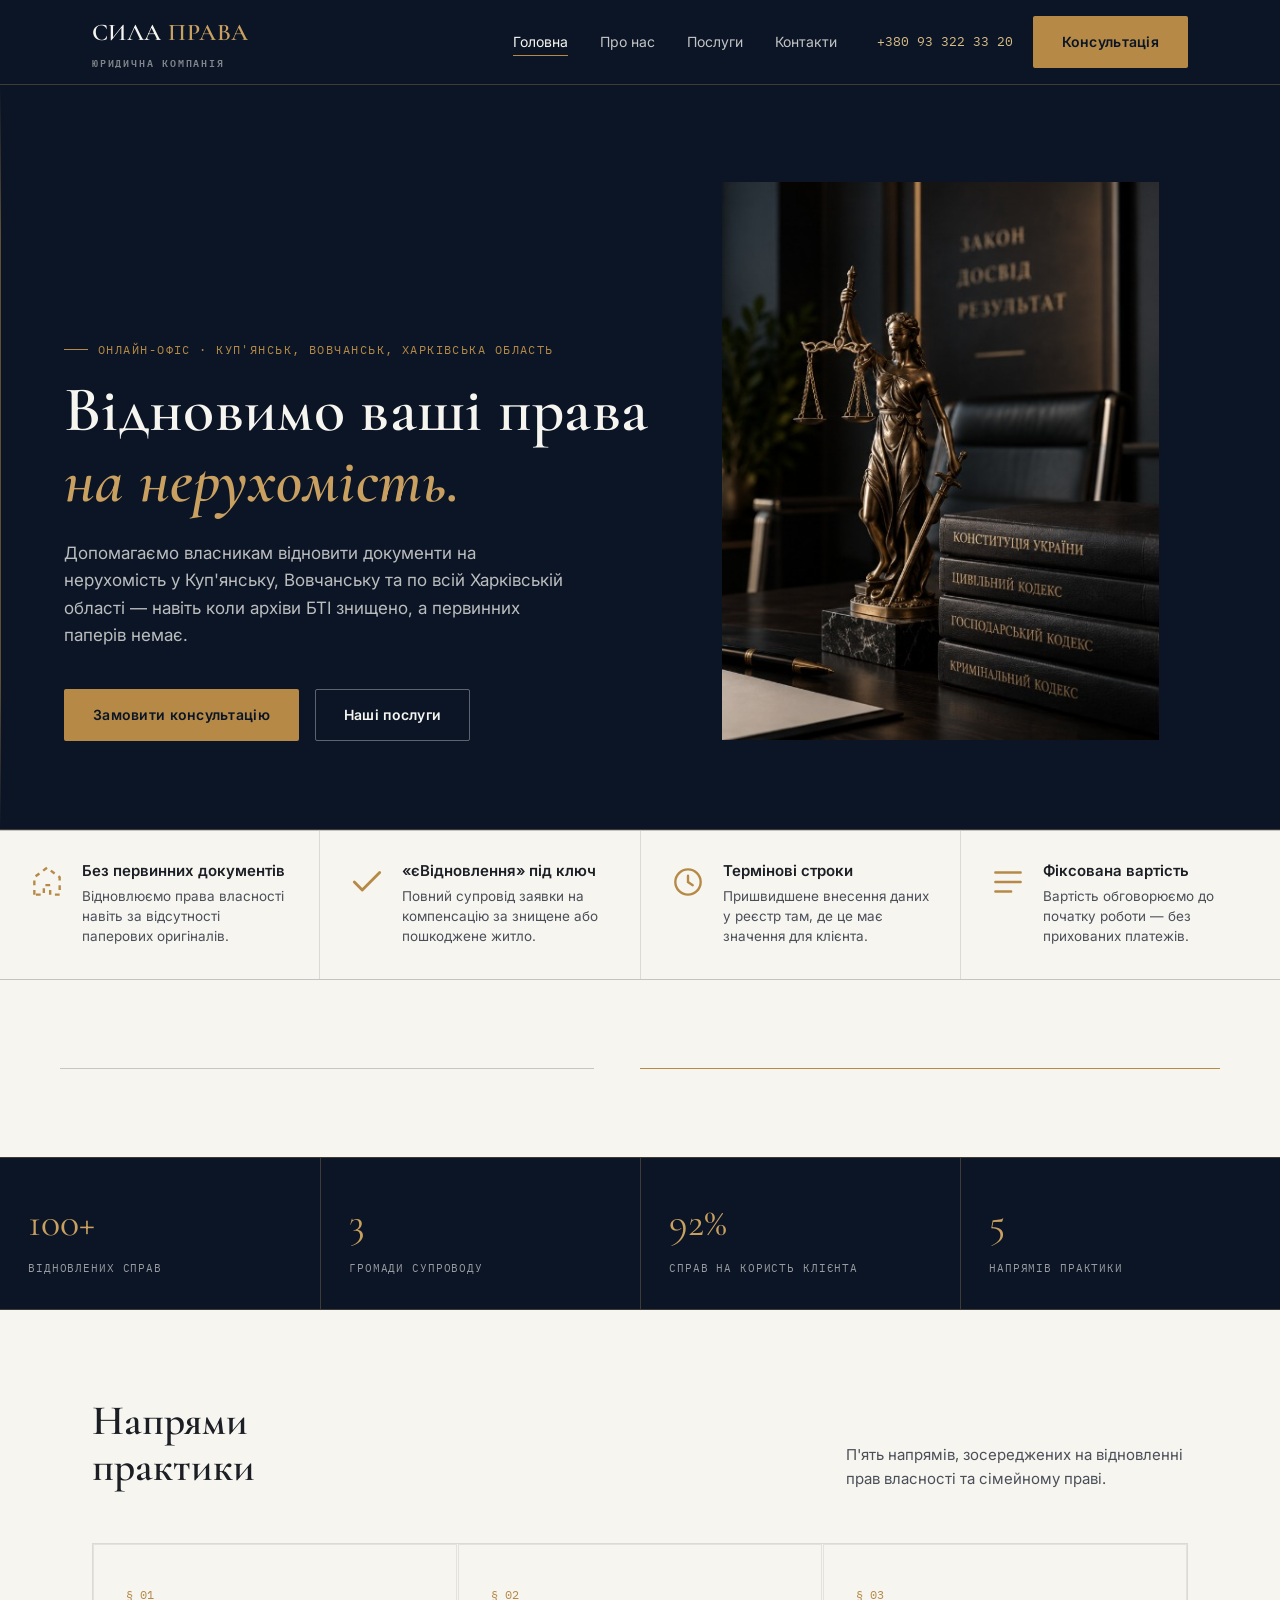
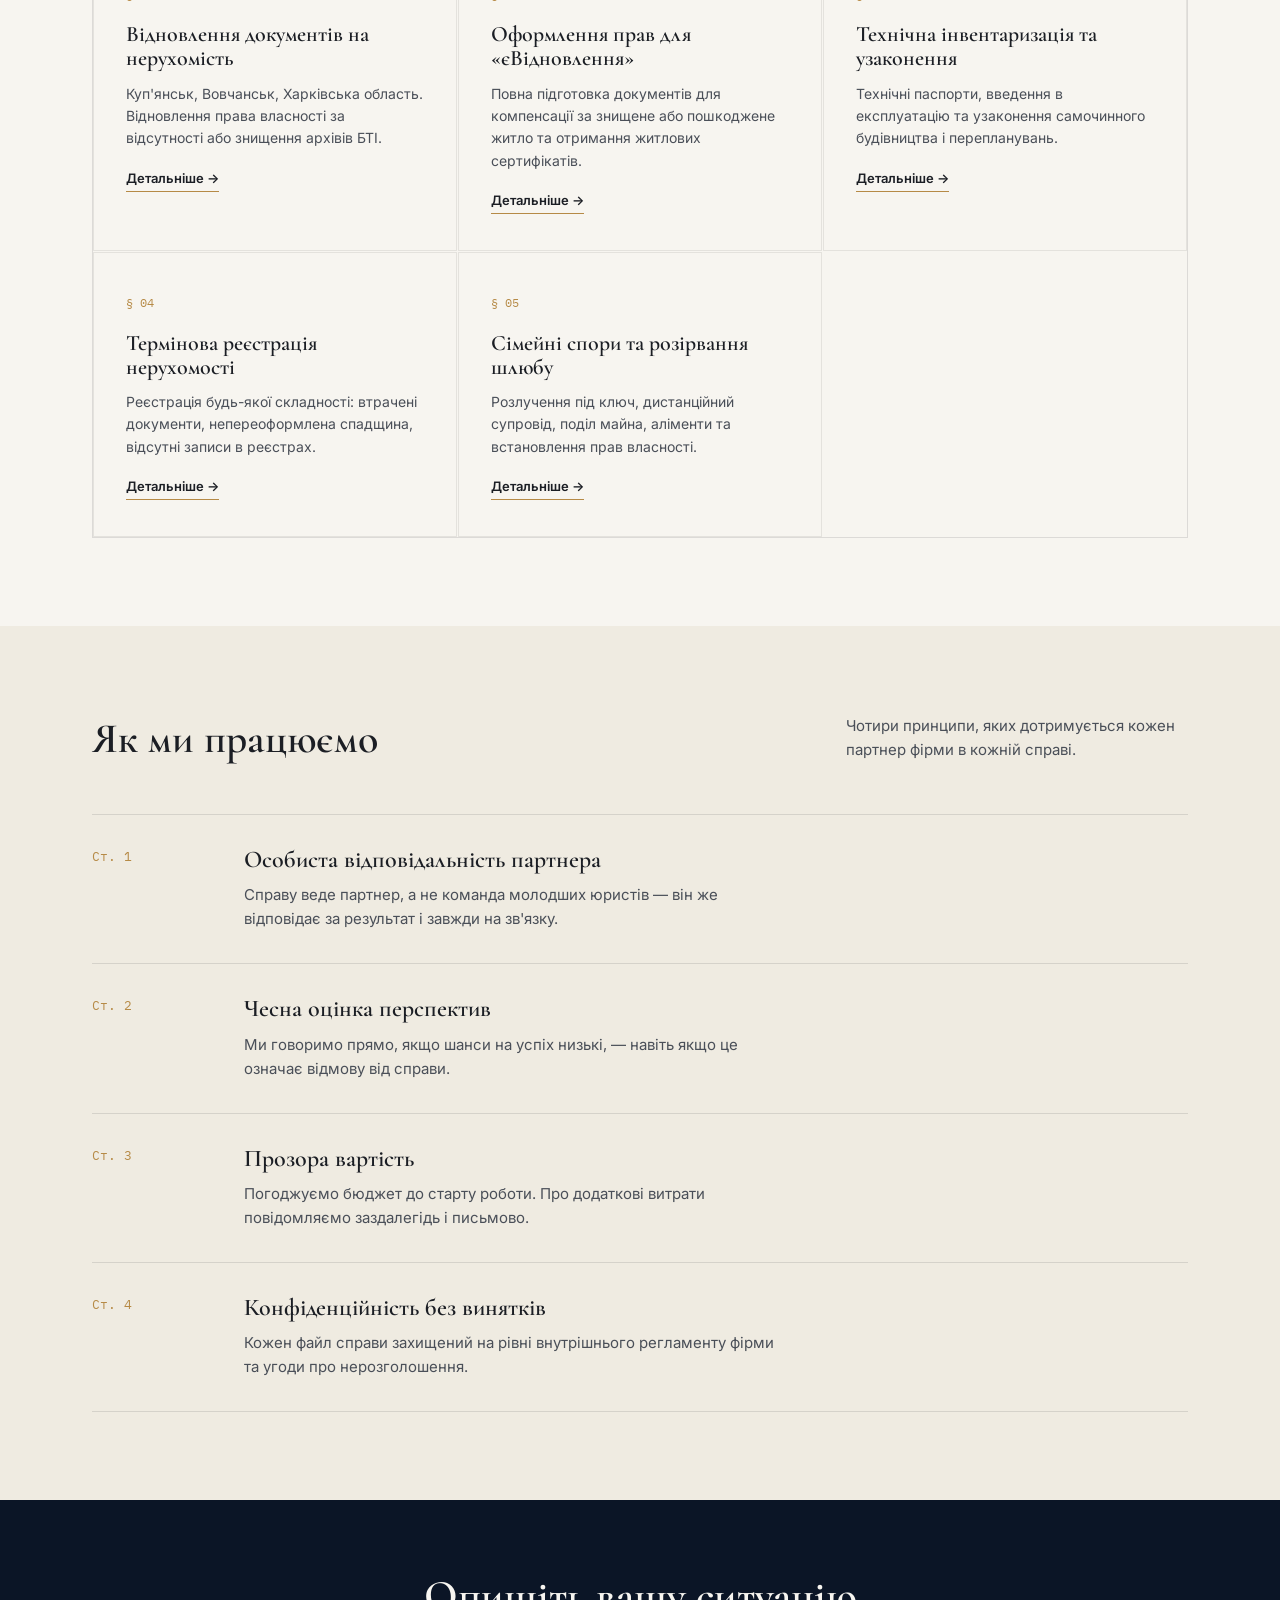
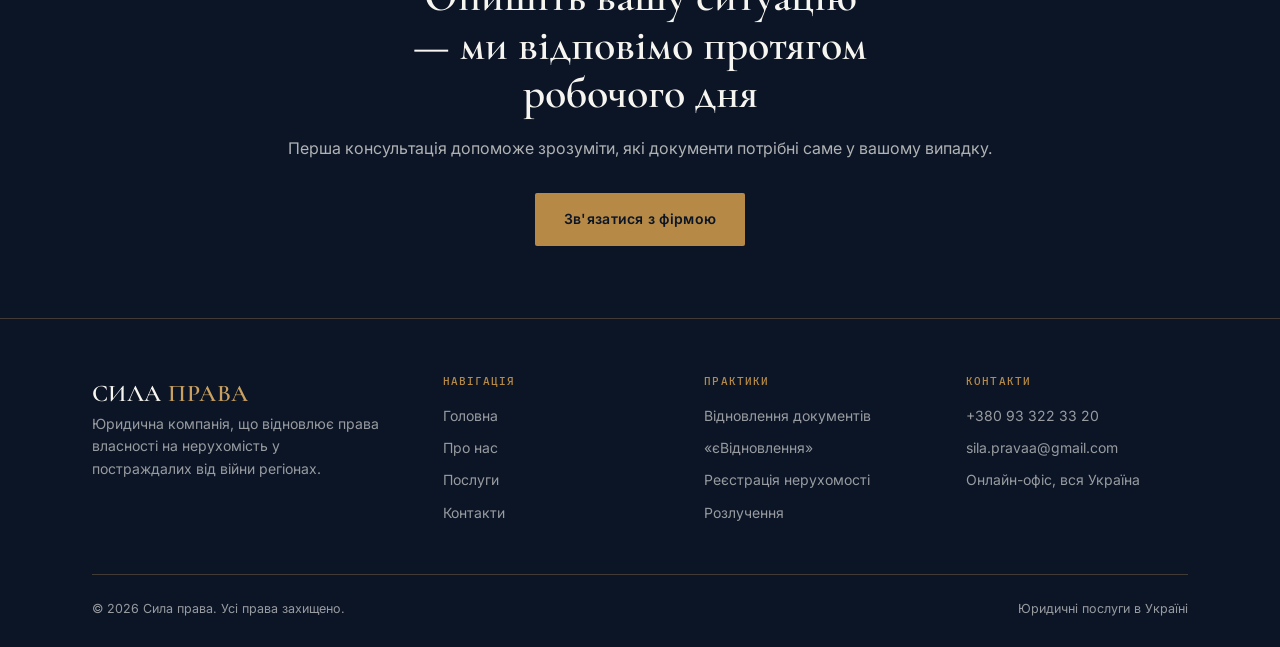
==== index.html @ f218b0a8 "Update index.html" ====
<!DOCTYPE html>
<html lang="uk">
<head>
<meta charset="UTF-8">
<meta name="viewport" content="width=device-width, initial-scale=1.0">
<title>Сила права — Юридична компанія</title>
<meta name="description" content="Сила права: відновлення документів на нерухомість, оформлення прав власності для «єВідновлення», технічна інвентаризація, реєстрація нерухомості та сімейні спори.">
<link rel="stylesheet" href="css/style.css">
<link rel="icon" type="image/x-icon" href="favicon.ico">
<link rel="icon" type="image/png" sizes="32x32" href="favicon-32.png">
<link rel="icon" type="image/png" sizes="192x192" href="favicon-192.png">
<link rel="apple-touch-icon" href="apple-touch-icon.png">
<style>
  .practice-grid {
    background: transparent !important;
  }
  .practice-card {
    border: 1px solid rgba(0, 0, 0, 0.08);
  }
</style>
</head>
<body>

<header class="site-header">
  <div class="container">
    <a href="index.html" class="logo">СИЛА <span>ПРАВА</span><small>Юридична компанія</small></a>
    <nav class="nav">
      <ul class="nav-links">
        <li><a href="index.html" aria-current="page">Головна</a></li>
        <li><a href="about.html">Про нас</a></li>
        <li><a href="services.html">Послуги</a></li>
        <li><a href="contacts.html">Контакти</a></li>
      </ul>
      <div class="nav-cta">
        <span class="tel">+380 93 322 33 20</span>
        <a href="contacts.html" class="btn btn-primary">Консультація</a>
      </div>
      <button class="nav-toggle" aria-label="Меню" aria-expanded="false">☰</button>
    </nav>
  </div>
</header>

<section class="hero">
  <div class="container">
    <div class="hero-grid">
      <div>
        <p class="eyebrow">Онлайн-офіс · Куп'янськ, Вовчанськ, Харківська область</p>
        <h1>Відновимо ваші права<br><em>на нерухомість.</em></h1>
        <p class="hero-lede">Допомагаємо власникам відновити документи на нерухомість у Куп'янську, Вовчанську та по всій Харківській області — навіть коли архіви БТІ знищено, а первинних паперів немає.</p>
        <div class="hero-actions">
          <a href="contacts.html" class="btn btn-primary">Замовити консультацію</a>
          <a href="services.html" class="btn btn-ghost">Наші послуги</a>
        </div>
      </div>
      <div class="hero-aside" style="border-left:none; padding-left:0;">
        <div class="photo-frame" style="aspect-ratio:461/589;">
          <img src="images/hero-justice.jpg" alt="Феміда, терези правосуддя та кодекси законів України на столі юриста">
        </div>
      </div>
    </div>
  </div>
</section>

<div class="feature-row">
  <div class="feature-item">
    <span class="ico"><svg viewBox="0 0 24 24" fill="none" xmlns="http://www.w3.org/2000/svg"><path d="M4 20V9L12 3L20 9V20H14V14H10V20H4Z" stroke="currentColor" stroke-width="1.5" stroke-linejoin="round" stroke-dasharray="3 3"/></svg></span>
    <div>
      <h4>Без первинних документів</h4>
      <p>Відновлюємо права власності навіть за відсутності паперових оригіналів.</p>
    </div>
  </div>
  <div class="feature-item">
    <span class="ico"><svg viewBox="0 0 24 24" fill="none" xmlns="http://www.w3.org/2000/svg"><path d="M4 12L9 17L20 6" stroke="currentColor" stroke-width="1.8" stroke-linecap="round" stroke-linejoin="round"/></svg></span>
    <div>
      <h4>«єВідновлення» під ключ</h4>
      <p>Повний супровід заявки на компенсацію за знищене або пошкоджене житло.</p>
    </div>
  </div>
  <div class="feature-item">
    <span class="ico"><svg viewBox="0 0 24 24" fill="none" xmlns="http://www.w3.org/2000/svg"><circle cx="12" cy="12" r="8" stroke="currentColor" stroke-width="1.5"/><path d="M12 8V12L15 14" stroke="currentColor" stroke-width="1.5" stroke-linecap="round"/></svg></span>
    <div>
      <h4>Термінові строки</h4>
      <p>Пришвидшене внесення даних у реєстр там, де це має значення для клієнта.</p>
    </div>
  </div>
  <div class="feature-item">
    <span class="ico"><svg viewBox="0 0 24 24" fill="none" xmlns="http://www.w3.org/2000/svg"><path d="M4 6H20M4 12H20M4 18H14" stroke="currentColor" stroke-width="1.5" stroke-linecap="round"/></svg></span>
    <div>
      <h4>Фіксована вартість</h4>
      <p>Вартість обговорюємо до початку роботи — без прихованих платежів.</p>
    </div>
  </div>
</div>

<section class="section-light">
  <div class="mend-rule on-light" style="max-width:1160px; margin:0 auto;"></div>
</section>

<div class="stats-bar section-dark">
  <div class="stat"><div class="n">100+</div><div class="l">відновлених справ</div></div>
  <div class="stat"><div class="n">3</div><div class="l">громади супроводу</div></div>
  <div class="stat"><div class="n">92%</div><div class="l">справ на користь клієнта</div></div>
  <div class="stat"><div class="n">5</div><div class="l">напрямів практики</div></div>
</div>

<section class="section-light">
  <div class="container">
    <div class="section-head">
      <h2>Напрями практики</h2>
      <p class="desc">П'ять напрямів, зосереджених на відновленні прав власності та сімейному праві.</p>
    </div>
    <div class="practice-grid">
      <div class="practice-card">
        <span class="num">§ 01</span>
        <h3>Відновлення документів на нерухомість</h3>
        <p>Куп'янськ, Вовчанськ, Харківська область. Відновлення права власності за відсутності або знищення архівів БТІ.</p>
        <a href="services.html" class="more">Детальніше →</a>
      </div>
      <div class="practice-card">
        <span class="num">§ 02</span>
        <h3>Оформлення прав для «єВідновлення»</h3>
        <p>Повна підготовка документів для компенсації за знищене або пошкоджене житло та отримання житлових сертифікатів.</p>
        <a href="services.html" class="more">Детальніше →</a>
      </div>
      <div class="practice-card">
        <span class="num">§ 03</span>
        <h3>Технічна інвентаризація та узаконення</h3>
        <p>Технічні паспорти, введення в експлуатацію та узаконення самочинного будівництва і перепланувань.</p>
        <a href="services.html" class="more">Детальніше →</a>
      </div>
      <div class="practice-card">
        <span class="num">§ 04</span>
        <h3>Термінова реєстрація нерухомості</h3>
        <p>Реєстрація будь-якої складності: втрачені документи, непереоформлена спадщина, відсутні записи в реєстрах.</p>
        <a href="services.html" class="more">Детальніше →</a>
      </div>
      <div class="practice-card">
        <span class="num">§ 05</span>
        <h3>Сімейні спори та розірвання шлюбу</h3>
        <p>Розлучення під ключ, дистанційний супровід, поділ майна, аліменти та встановлення прав власності.</p>
        <a href="services.html" class="more">Детальніше →</a>
      </div>
    </div>
  </div>
</section>

<section class="section-alt">
  <div class="container">
    <div class="section-head">
      <h2>Як ми працюємо</h2>
      <p class="desc">Чотири принципи, яких дотримується кожен партнер фірми в кожній справі.</p>
    </div>
    <div class="approach-list">
      <div class="approach-item">
        <span class="article">Ст. 1</span>
        <div>
          <h3>Особиста відповідальність партнера</h3>
          <p>Справу веде партнер, а не команда молодших юристів — він же відповідає за результат і завжди на зв'язку.</p>
        </div>
      </div>
      <div class="approach-item">
        <span class="article">Ст. 2</span>
        <div>
          <h3>Чесна оцінка перспектив</h3>
          <p>Ми говоримо прямо, якщо шанси на успіх низькі, — навіть якщо це означає відмову від справи.</p>
        </div>
      </div>
      <div class="approach-item">
        <span class="article">Ст. 3</span>
        <div>
          <h3>Прозора вартість</h3>
          <p>Погоджуємо бюджет до старту роботи. Про додаткові витрати повідомляємо заздалегідь і письмово.</p>
        </div>
      </div>
      <div class="approach-item">
        <span class="article">Ст. 4</span>
        <div>
          <h3>Конфіденційність без винятків</h3>
          <p>Кожен файл справи захищений на рівні внутрішнього регламенту фірми та угоди про нерозголошення.</p>
        </div>
      </div>
    </div>
  </div>
</section>

<div class="cta-banner">
  <div class="container">
    <h2>Опишіть вашу ситуацію — ми відповімо протягом робочого дня</h2>
    <p>Перша консультація допоможе зрозуміти, які документи потрібні саме у вашому випадку.</p>
    <a href="contacts.html" class="btn btn-primary">Зв'язатися з фірмою</a>
  </div>
</div>

<footer class="site-footer">
  <div class="container">
    <div class="footer-grid">
      <div>
        <a href="index.html" class="logo">СИЛА <span>ПРАВА</span></a>
        <p>Юридична компанія, що відновлює права власності на нерухомість у постраждалих від війни регіонах.</p>
      </div>
      <div>
        <h4>Навігація</h4>
        <ul>
          <li><a href="index.html">Головна</a></li>
          <li><a href="about.html">Про нас</a></li>
          <li><a href="services.html">Послуги</a></li>
          <li><a href="contacts.html">Контакти</a></li>
        </ul>
      </div>
      <div>
        <h4>Практики</h4>
        <ul>
          <li><a href="services.html">Відновлення документів</a></li>
          <li><a href="services.html">«єВідновлення»</a></li>
          <li><a href="services.html">Реєстрація нерухомості</a></li>
          <li><a href="rozluchennya.html">Розлучення</a></li>
        </ul>
      </div>
      <div>
        <h4>Контакти</h4>
        <ul>
          <li><a href="tel:+380933223320">+380 93 322 33 20</a></li>
          <li><a href="mailto:sila.pravaa@gmail.com">sila.pravaa@gmail.com</a></li>
          <li>Онлайн-офіс, вся Україна</li>
        </ul>
      </div>
    </div>
    <div class="footer-bottom">
      <span>© 2026 Сила права. Усі права захищено.</span>
      <span>Юридичні послуги в Україні</span>
    </div>
  </div>
</footer>

<script src="js/script.js"></script>
</body>
</html>
---- css/style.css ----
/* =========================================================
   СТАТУТ — юридична фірма
   Токени: navy / gold, Cormorant Garamond + Inter + IBM Plex Mono
   ========================================================= */

@import url('https://fonts.googleapis.com/css2?family=Cormorant+Garamond:ital,wght@0,500;0,600;1,500&family=Inter:wght@400;500;600&family=IBM+Plex+Mono:wght@400;500&display=swap');

:root{
  --navy-950:#0B1526;
  --navy-900:#101E33;
  --navy-800:#16283F;
  --navy-700:#1E3350;

  --gold-500:#B68A46;
  --gold-400:#C9A05F;
  --gold-300:#D9BC85;

  --cream-50:#F7F5F0;
  --cream-100:#EFEBE1;
  --ink-900:#1B1E24;
  --ink-600:#4A4F58;

  --line-dark: rgba(201,160,95,0.28);
  --line-light: rgba(27,30,36,0.12);

  --font-display:'Cormorant Garamond', Georgia, serif;
  --font-body:'Inter', -apple-system, sans-serif;
  --font-mono:'IBM Plex Mono', monospace;

  --container: 1160px;
  --radius: 2px;
}

*,*::before,*::after{ box-sizing:border-box; }
html{ scroll-behavior:smooth; }
body{
  margin:0;
  font-family:var(--font-body);
  color:var(--ink-900);
  background:var(--cream-50);
  line-height:1.6;
  -webkit-font-smoothing:antialiased;
}
img{ max-width:100%; display:block; }
a{ color:inherit; text-decoration:none; }
h1,h2,h3,h4{ font-family:var(--font-display); font-weight:600; margin:0; line-height:1.1; }
p{ margin:0; }
ul{ margin:0; padding:0; list-style:none; }
.container{ max-width:var(--container); margin:0 auto; padding:0 32px; }

:focus-visible{ outline:2px solid var(--gold-500); outline-offset:3px; }

@media (prefers-reduced-motion: reduce){
  *{ animation-duration:0.001ms !important; transition-duration:0.001ms !important; scroll-behavior:auto !important; }
}

/* ---------- eyebrow / § label ---------- */
.eyebrow{
  font-family:var(--font-mono);
  font-size:12px;
  letter-spacing:.12em;
  text-transform:uppercase;
  color:var(--gold-500);
  display:flex;
  align-items:center;
  gap:10px;
  margin-bottom:16px;
}
.eyebrow::before{
  content:"";
  width:24px; height:1px;
  background:var(--gold-500);
}

/* ---------- buttons ---------- */
.btn{
  display:inline-flex;
  align-items:center;
  gap:10px;
  padding:14px 28px;
  font-family:var(--font-body);
  font-size:14px;
  font-weight:600;
  letter-spacing:.02em;
  border-radius:var(--radius);
  border:1px solid transparent;
  cursor:pointer;
  transition:background .2s ease, color .2s ease, border-color .2s ease;
}
.btn-primary{
  background:var(--gold-500);
  color:var(--navy-950);
}
.btn-primary:hover{ background:var(--gold-400); }
.btn-ghost{
  background:transparent;
  color:var(--cream-50);
  border-color:rgba(247,245,240,0.35);
}
.btn-ghost:hover{ border-color:var(--gold-400); color:var(--gold-300); }
.btn-dark{
  background:transparent;
  color:var(--navy-950);
  border-color:var(--navy-950);
}
.btn-dark:hover{ background:var(--navy-950); color:var(--cream-50); }

/* ---------- header ---------- */
.site-header{
  position:sticky; top:0; z-index:50;
  background:var(--navy-950);
  border-bottom:1px solid var(--line-dark);
}
.site-header .container{
  display:flex; align-items:center; justify-content:space-between;
  height:84px;
}
.logo{
  font-family:var(--font-display);
  font-size:24px;
  font-weight:600;
  color:var(--cream-50);
  letter-spacing:.02em;
}
.logo span{ color:var(--gold-400); }
.logo small{
  display:block;
  font-family:var(--font-mono);
  font-size:10px;
  letter-spacing:.18em;
  color:rgba(247,245,240,.5);
  text-transform:uppercase;
  margin-top:2px;
}
.nav{ display:flex; align-items:center; gap:40px; }
.nav-links{ display:flex; gap:32px; }
.nav-links a{
  font-size:14px;
  color:rgba(247,245,240,.78);
  position:relative;
  padding:6px 0;
  transition:color .2s ease;
}
.nav-links a:hover, .nav-links a[aria-current="page"]{ color:var(--cream-50); }
.nav-links a[aria-current="page"]::after{
  content:"";
  position:absolute; left:0; bottom:0;
  width:100%; height:1px;
  background:var(--gold-500);
}
.nav-cta{ display:flex; align-items:center; gap:20px; }
.nav-cta .tel{
  font-family:var(--font-mono);
  font-size:13px;
  color:var(--gold-300);
}
.nav-toggle{
  display:none;
  background:none; border:1px solid rgba(247,245,240,.35);
  width:40px; height:40px;
  color:var(--cream-50);
  cursor:pointer;
}

@media (max-width: 860px){
  .nav-links, .nav-cta .tel{ display:none; }
  .nav-toggle{ display:block; }
  .site-header.open .nav-links{
    display:flex; flex-direction:column; gap:0;
    position:absolute; top:84px; left:0; right:0;
    background:var(--navy-900); padding:8px 32px 24px;
    border-bottom:1px solid var(--line-dark);
  }
  .site-header.open .nav-links a{ padding:14px 0; border-bottom:1px solid rgba(247,245,240,.08); }
}

/* ---------- hero ---------- */
.hero{
  background:var(--navy-950);
  color:var(--cream-50);
  position:relative;
  padding:96px 0 88px;
  overflow:hidden;
  border-bottom:1px solid var(--line-dark);
}
.hero::before{
  content:"";
  position:absolute; top:0; bottom:0; left:0;
  width:1px;
  background:linear-gradient(to bottom, transparent, var(--gold-500) 20%, var(--gold-500) 80%, transparent);
  opacity:.5;
}
.hero .container{ margin-left:32px; }
.hero-grid{
  display:grid;
  grid-template-columns:1.15fr .85fr;
  gap:64px;
  align-items:end;
}
.hero h1{
  font-size:clamp(40px, 5vw, 68px);
  letter-spacing:.005em;
}
.hero h1 em{ color:var(--gold-400); font-style:italic; }
.hero-lede{
  margin-top:24px;
  max-width:46ch;
  font-size:17px;
  color:rgba(247,245,240,.75);
}
.hero-actions{ display:flex; gap:16px; margin-top:40px; }
.hero-aside{ border-left:1px solid var(--line-dark); padding-left:32px; }
.hero-aside .clause{ margin-bottom:22px; }
.hero-aside .clause:last-child{ margin-bottom:0; }
.hero-aside .clause .num{
  font-family:var(--font-mono); font-size:12px; color:var(--gold-500);
}
.hero-aside .clause p{ margin-top:6px; font-size:14px; color:rgba(247,245,240,.7); }

@media (max-width:860px){
  .hero-grid{ grid-template-columns:1fr; gap:40px; }
  .hero-aside{ border-left:none; border-top:1px solid var(--line-dark); padding-left:0; padding-top:28px; }
}

/* ---------- section basics ---------- */
section{ padding:88px 0; }
.section-light{ background:var(--cream-50); }
.section-alt{ background:var(--cream-100); }
.section-dark{ background:var(--navy-950); color:var(--cream-50); }
.section-head{
  display:flex; justify-content:space-between; align-items:flex-end; gap:40px;
  margin-bottom:52px;
}
.section-head h2{ font-size:clamp(28px,3.4vw,42px); max-width:16ch; }
.section-head .desc{ max-width:38ch; color:var(--ink-600); font-size:15px; }
.section-dark .section-head .desc{ color:rgba(247,245,240,.65); }

@media (max-width:760px){
  .section-head{ flex-direction:column; align-items:flex-start; gap:16px; }
}

/* ---------- practice grid ---------- */
.practice-grid{
  display:grid;
  grid-template-columns:repeat(auto-fit, minmax(280px, 1fr));
  gap:1px;
  background:var(--line-light);
  border:1px solid var(--line-light);
}
.practice-card{
  background:var(--cream-50);
  padding:36px 32px;
  transition:background .2s ease;
}
.practice-card:hover{ background:#fff; }
.practice-card .num{ font-family:var(--font-mono); font-size:12px; color:var(--gold-500); }
.practice-card h3{ font-size:22px; margin-top:16px; }
.practice-card p{ margin-top:12px; font-size:14px; color:var(--ink-600); }
.more{
  display:inline-block; font-size:13px; font-weight:600;
  border-bottom:1px solid var(--gold-500); padding-bottom:2px;
}
.practice-card a.more{ margin-top:18px; }
.service-row a.more{ margin-top:16px; color:var(--navy-900); }

@media (max-width:860px){ .practice-grid{ grid-template-columns:1fr 1fr; } }
@media (max-width:560px){ .practice-grid{ grid-template-columns:1fr; } }

/* ---------- stats bar ---------- */
.stats-bar{
  display:grid;
  grid-template-columns:repeat(4,1fr);
  border-top:1px solid var(--line-dark);
  border-bottom:1px solid var(--line-dark);
}
.stats-bar .stat{
  padding:32px 28px;
  border-left:1px solid var(--line-dark);
}
.stats-bar .stat:first-child{ border-left:none; }
.stats-bar .stat .n{ font-family:var(--font-display); font-size:40px; color:var(--gold-400); }
.stats-bar .stat .l{ font-family:var(--font-mono); font-size:11px; letter-spacing:.08em; text-transform:uppercase; color:rgba(247,245,240,.6); margin-top:6px; }

@media (max-width:760px){
  .stats-bar{ grid-template-columns:1fr 1fr; }
  .stats-bar .stat:nth-child(2n+1){ border-left:none; }
  .stats-bar .stat{ border-top:1px solid var(--line-dark); }
  .stats-bar .stat:nth-child(-n+2){ border-top:none; }
}

/* ---------- approach / values ---------- */
.approach-list{ display:flex; flex-direction:column; }
.approach-item{
  display:grid; grid-template-columns:120px 1fr;
  gap:32px;
  padding:32px 0;
  border-top:1px solid var(--line-light);
}
.approach-item:last-child{ border-bottom:1px solid var(--line-light); }
.approach-item .article{ font-family:var(--font-mono); font-size:13px; color:var(--gold-500); }
.approach-item h3{ font-size:24px; margin-bottom:10px; }
.approach-item p{ color:var(--ink-600); font-size:15px; max-width:60ch; }

@media (max-width:640px){
  .approach-item{ grid-template-columns:1fr; gap:10px; }
}

/* ---------- CTA banner ---------- */
.cta-banner{
  background:var(--navy-950);
  color:var(--cream-50);
  padding:72px 0;
  text-align:center;
  position:relative;
}
.cta-banner h2{ font-size:clamp(28px,4vw,44px); max-width:22ch; margin:0 auto; }
.cta-banner p{ margin-top:18px; color:rgba(247,245,240,.7); }
.cta-banner .btn{ margin-top:32px; }

/* ---------- team ---------- */
.team-grid{
  display:grid; grid-template-columns:repeat(3,1fr); gap:40px;
}
.team-card .photo{
  aspect-ratio:4/5;
  background:var(--navy-900);
  position:relative;
  overflow:hidden;
}
.team-card .photo::after{
  content:"";
  position:absolute; inset:0;
  border:1px solid var(--line-dark);
}
.team-card .initial{
  position:absolute; inset:0;
  display:flex; align-items:center; justify-content:center;
  font-family:var(--font-display); font-size:64px; color:var(--gold-500); opacity:.5;
}
.team-card h3{ font-size:20px; margin-top:18px; }
.team-card .role{ font-family:var(--font-mono); font-size:12px; color:var(--gold-500); margin-top:4px; }
.team-card p.bio{ margin-top:10px; font-size:14px; color:var(--ink-600); }

@media (max-width:860px){ .team-grid{ grid-template-columns:1fr 1fr; } }
@media (max-width:560px){ .team-grid{ grid-template-columns:1fr; } }

/* ---------- timeline (history, Ст. N) ---------- */
.statute{
  border-top:1px solid var(--line-light);
}
.statute-item{
  display:grid; grid-template-columns:200px 1fr;
  gap:32px; padding:36px 0; border-bottom:1px solid var(--line-light);
}
.statute-item .title{ }
.statute-item .title .art{ font-family:var(--font-mono); font-size:12px; color:var(--gold-500); display:block; margin-bottom:8px; }
.statute-item .title h3{ font-size:22px; }
.statute-item .body p{ color:var(--ink-600); font-size:15px; max-width:65ch; }

@media (max-width:640px){ .statute-item{ grid-template-columns:1fr; gap:8px; } }

/* ---------- services list (§) ---------- */
.services-list{ border-top:1px solid var(--line-light); }
.service-row{
  display:grid; grid-template-columns:90px 1fr 220px;
  gap:24px; align-items:start;
  padding:40px 0; border-bottom:1px solid var(--line-light);
}
.service-row .mark{ font-family:var(--font-mono); font-size:15px; color:var(--gold-500); padding-top:6px; }
.service-row h3{ font-size:26px; }
.service-row .lead{ margin-top:10px; color:var(--ink-600); font-size:15px; max-width:62ch; }
.service-row ul.scope{ margin-top:16px; }
.service-row ul.scope li{
  font-size:13.5px; color:var(--ink-600);
  padding:6px 0 6px 16px;
  position:relative;
}
.service-row ul.scope li::before{
  content:"—"; position:absolute; left:0; color:var(--gold-500);
}
.service-row .aside{ font-size:13px; color:var(--ink-600); border-left:1px solid var(--line-light); padding-left:20px; }
.service-row .aside .label{ font-family:var(--font-mono); font-size:11px; text-transform:uppercase; letter-spacing:.08em; color:var(--gold-500); display:block; margin-bottom:8px; }

@media (max-width:860px){
  .service-row{ grid-template-columns:60px 1fr; }
  .service-row .aside{ grid-column:1/-1; border-left:none; border-top:1px solid var(--line-light); padding-left:0; padding-top:16px; margin-top:8px; }
}

/* ---------- contacts ---------- */
.contact-grid{
  display:grid; grid-template-columns:.9fr 1.1fr; gap:64px;
}
.contact-info .item{ padding:24px 0; border-top:1px solid var(--line-light); }
.contact-info .item:last-child{ border-bottom:1px solid var(--line-light); }
.contact-info .item .label{ font-family:var(--font-mono); font-size:11px; letter-spacing:.08em; text-transform:uppercase; color:var(--gold-500); }
.contact-info .item .value{ margin-top:8px; font-size:17px; }
.contact-info .item .value a:hover{ color:var(--gold-500); }

.form-card{
  background:var(--navy-950); color:var(--cream-50);
  padding:44px;
}
.form-row{ margin-bottom:22px; }
.form-row label{ display:block; font-family:var(--font-mono); font-size:11px; letter-spacing:.06em; text-transform:uppercase; color:rgba(247,245,240,.6); margin-bottom:8px; }
.form-row input, .form-row textarea, .form-row select{
  width:100%;
  background:transparent;
  border:none; border-bottom:1px solid rgba(247,245,240,.3);
  color:var(--cream-50);
  font-family:var(--font-body); font-size:15px;
  padding:10px 0;
}
.form-row textarea{ resize:vertical; min-height:90px; }
.form-row input:focus, .form-row textarea:focus, .form-row select:focus{
  border-color:var(--gold-500); outline:none;
}
.form-note{ font-size:12px; color:rgba(247,245,240,.45); margin-top:20px; }
.map-box{
  margin-top:28px; height:280px; border:1px solid var(--line-light);
  overflow:hidden;
}
.map-box iframe{ width:100%; height:100%; border:0; filter:grayscale(.3) contrast(1.05); }

@media (max-width:860px){
  .contact-grid{ grid-template-columns:1fr; gap:40px; }
  .form-card{ padding:32px 24px; }
}

/* ---------- footer ---------- */
.site-footer{
  background:var(--navy-950); color:rgba(247,245,240,.6);
  padding:56px 0 28px;
  border-top:1px solid var(--line-dark);
}
.footer-grid{
  display:grid; grid-template-columns:1.4fr 1fr 1fr 1fr; gap:40px;
  padding-bottom:40px; border-bottom:1px solid var(--line-dark);
}
.footer-grid h4{ font-family:var(--font-mono); font-size:11px; letter-spacing:.1em; text-transform:uppercase; color:var(--gold-500); margin-bottom:18px; font-weight:500; }
.footer-grid .logo{ margin-bottom:14px; }
.footer-grid p{ font-size:14px; max-width:32ch; }
.footer-grid ul li{ margin-bottom:10px; font-size:14px; }
.footer-grid ul li a:hover{ color:var(--cream-50); }
.footer-bottom{
  display:flex; justify-content:space-between; padding-top:24px; font-size:12.5px; flex-wrap:wrap; gap:12px;
}

@media (max-width:860px){
  .footer-grid{ grid-template-columns:1fr 1fr; }
}
@media (max-width:560px){
  .footer-grid{ grid-template-columns:1fr; }
}

/* ---------- page hero (inner pages) ---------- */
.page-hero{
  background:var(--navy-950); color:var(--cream-50);
  padding:64px 0 56px;
  border-bottom:1px solid var(--line-dark);
}
.page-hero h1{ font-size:clamp(34px,4.4vw,52px); }
.page-hero .desc{ margin-top:16px; max-width:56ch; color:rgba(247,245,240,.7); font-size:16px; }

/* ---------- restoration motif (signature illustration) ---------- */
.restore-mark{ display:block; }
.restore-mark .dashed{ stroke:rgba(247,245,240,.35); stroke-width:1.5; stroke-dasharray:5 5; fill:none; }
.restore-mark .solid{ stroke:var(--gold-400); stroke-width:1.5; fill:none; }
.restore-mark .fill-solid{ fill:var(--gold-500); opacity:.14; }
.restore-mark .dot{ fill:var(--gold-400); }

.hero-visual{
  position:relative;
  aspect-ratio:1/1;
  max-width:420px;
}

/* ---------- photo hero (licensed images) ---------- */
.hero-photo{
  width:100%;
  aspect-ratio:4/5;
  object-fit:cover;
  border:1px solid var(--line-dark);
  display:block;
}
.hero-banner{
  margin-top:56px;
  border:1px solid var(--line-dark);
  overflow:hidden;
}
.hero-banner img{
  width:100%;
  height:340px;
  object-fit:cover;
  display:block;
}
@media (max-width:760px){
  .hero-banner img{ height:220px; }
}
.photo-frame{
  border:1px solid var(--line-light);
  overflow:hidden;
}
.photo-frame img{
  width:100%; height:100%;
  object-fit:cover;
  display:block;
}

/* ---------- dashed-to-solid divider: recurring restoration motif ---------- */
.mend-rule{
  height:1px;
  background:linear-gradient(to right,
    transparent 0%,
    rgba(247,245,240,.3) 0%, rgba(247,245,240,.3) 46%,
    transparent 46%, transparent 50%,
    var(--gold-500) 50%, var(--gold-500) 100%);
  background-size: 12px 1px, 100% 1px;
  width:100%;
}
.mend-rule.on-light{
  background:linear-gradient(to right,
    transparent 0%,
    rgba(27,30,36,.22) 0%, rgba(27,30,36,.22) 46%,
    transparent 46%, transparent 50%,
    var(--gold-500) 50%, var(--gold-500) 100%);
}

/* ---------- feature icon row ---------- */
.feature-row{
  display:grid;
  grid-template-columns:repeat(auto-fit, minmax(230px, 1fr));
  gap:1px;
  background:var(--line-light);
  border-top:1px solid var(--line-light);
  border-bottom:1px solid var(--line-light);
}
.feature-item{
  background:var(--cream-50);
  padding:32px 28px;
  display:flex; gap:16px; align-items:flex-start;
}
.feature-item .ico{
  flex:none; width:38px; height:38px;
  color:var(--gold-500);
}
.feature-item .ico svg{ width:100%; height:100%; }
.feature-item h4{ font-family:var(--font-body); font-weight:600; font-size:15px; margin-bottom:6px; }
.feature-item p{ font-size:13.5px; color:var(--ink-600); line-height:1.5; }
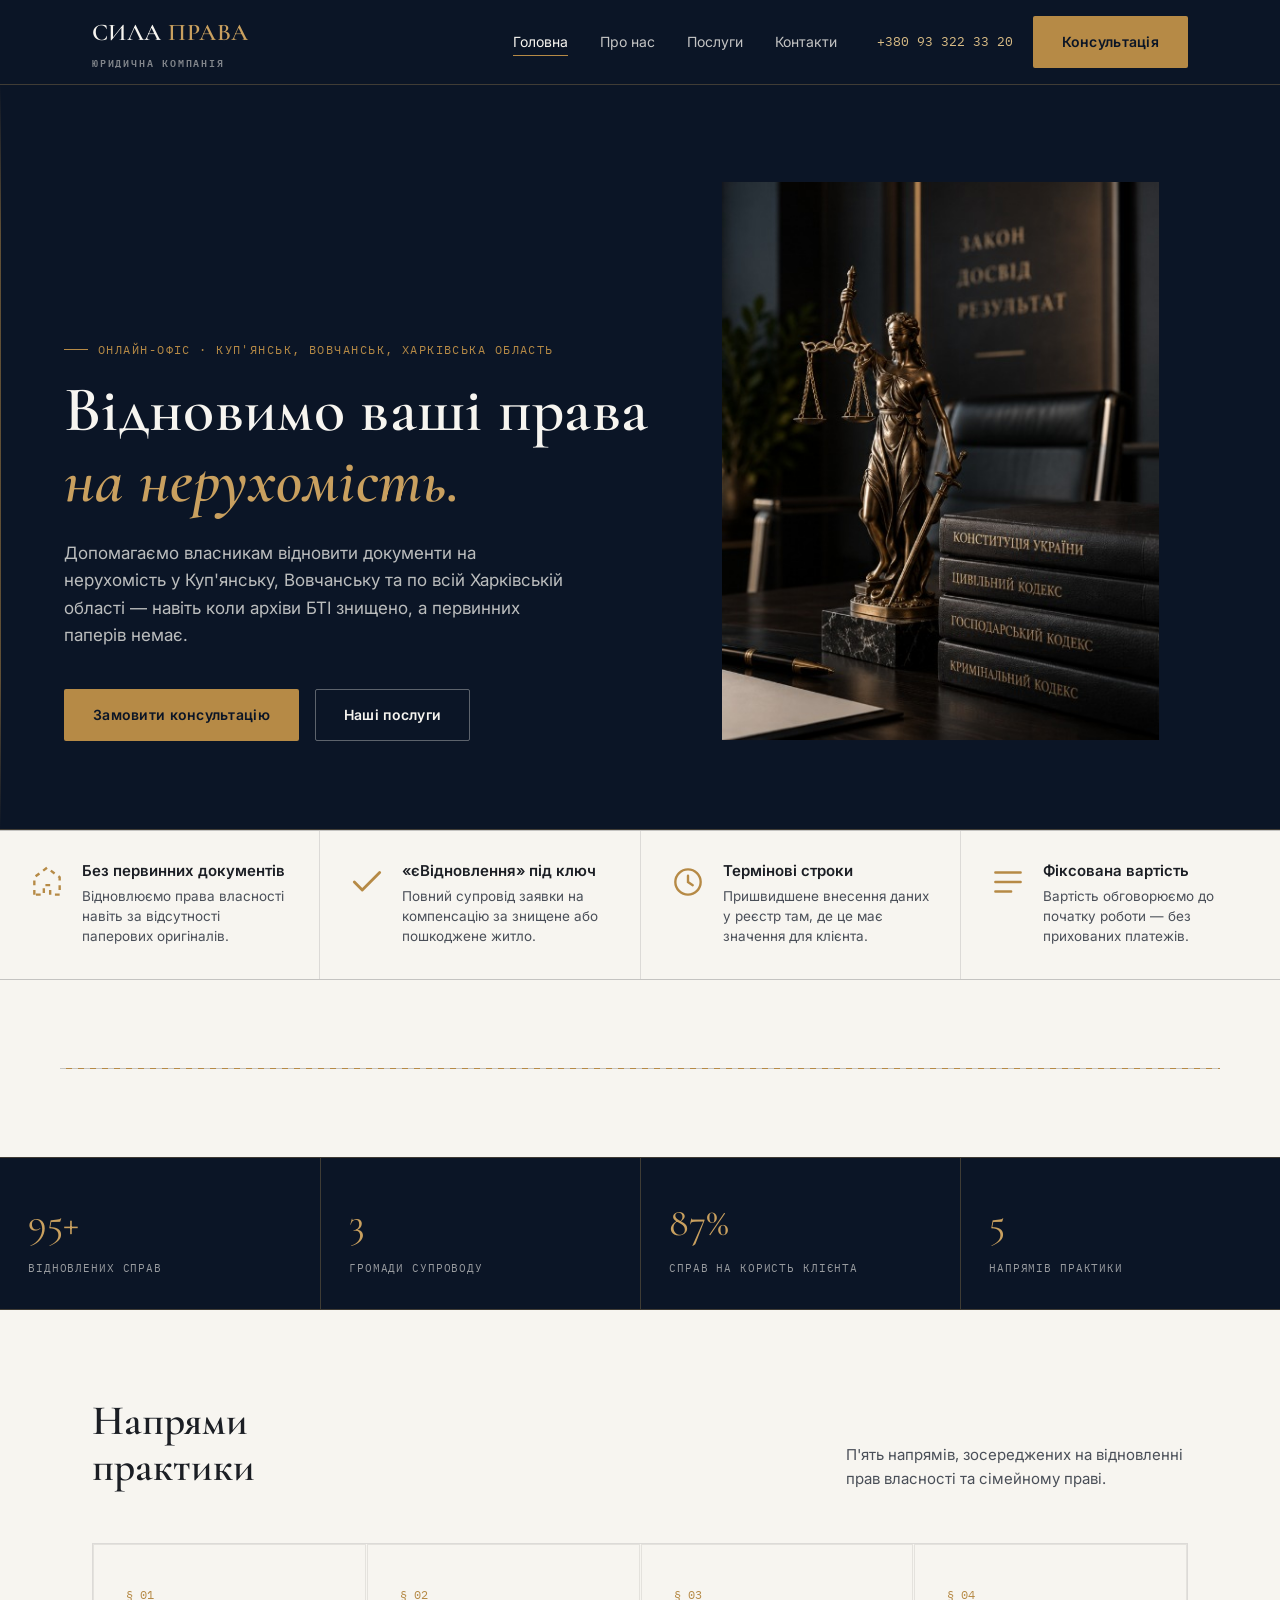
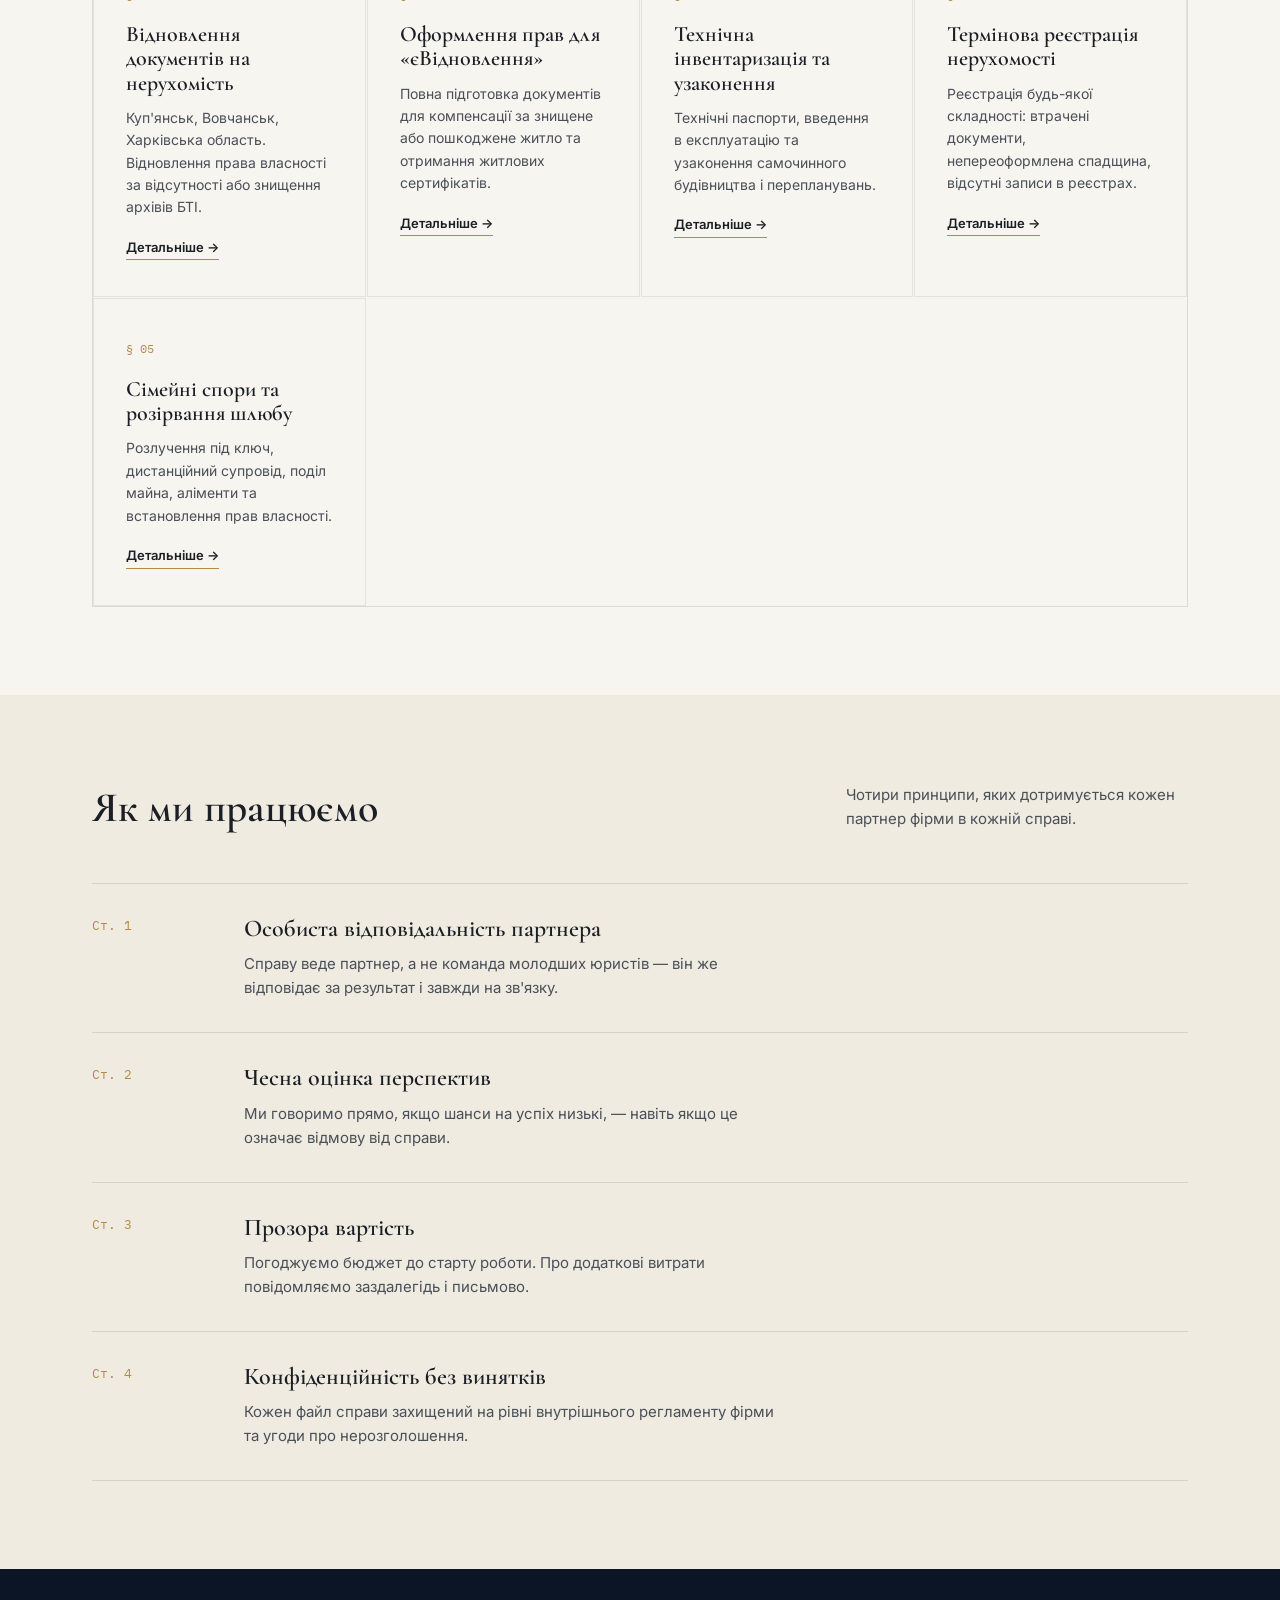
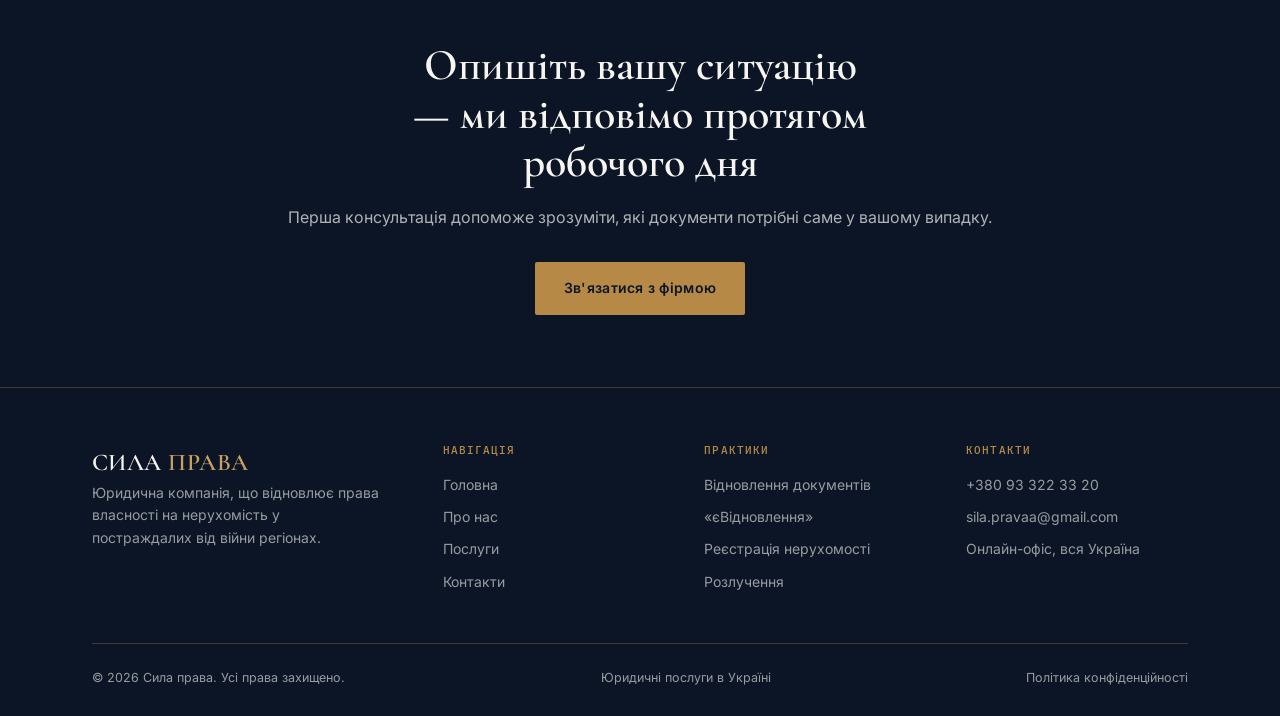
==== commit b0274ec4: "Update index.html" ====
--- a/index.html
+++ b/index.html
@@ -229,6 +229,7 @@
     <div class="footer-bottom">
       <span>© 2026 Сила права. Усі права захищено.</span>
       <span>Юридичні послуги в Україні</span>
+      <span><a href="privacy-policy.html">Політика конфіденційності</a></span>
     </div>
   </div>
 </footer>
--- a/css/style.css
+++ b/css/style.css
@@ -242,11 +242,12 @@
 /* ---------- practice grid ---------- */
 .practice-grid{
   display:grid;
-  grid-template-columns:repeat(auto-fit, minmax(280px, 1fr));
+  grid-template-columns:repeat(auto-fit, minmax(260px, 1fr));
   gap:1px;
   background:var(--line-light);
   border:1px solid var(--line-light);
 }
+.practice-grid.grid-5{ grid-template-columns:repeat(5, 1fr); }
 .practice-card{
   background:var(--cream-50);
   padding:36px 32px;
@@ -263,8 +264,9 @@
 .practice-card a.more{ margin-top:18px; }
 .service-row a.more{ margin-top:16px; color:var(--navy-900); }
 
-@media (max-width:860px){ .practice-grid{ grid-template-columns:1fr 1fr; } }
-@media (max-width:560px){ .practice-grid{ grid-template-columns:1fr; } }
+@media (max-width:1000px){ .practice-grid.grid-5{ grid-template-columns:repeat(2, 1fr); } .practice-grid.grid-5 .practice-card:last-child{ grid-column:1 / -1; } }
+@media (max-width:860px){ .practice-grid:not(.grid-5){ grid-template-columns:1fr 1fr; } }
+@media (max-width:560px){ .practice-grid{ grid-template-columns:1fr; } .practice-grid.grid-5 .practice-card:last-child{ grid-column:auto; } }
 
 /* ---------- stats bar ---------- */
 .stats-bar{
@@ -546,3 +548,122 @@
 .feature-item .ico svg{ width:100%; height:100%; }
 .feature-item h4{ font-family:var(--font-body); font-weight:600; font-size:15px; margin-bottom:6px; }
 .feature-item p{ font-size:13.5px; color:var(--ink-600); line-height:1.5; }
+
+/* =========================================================
+   АНІМАЦІЇ — органічне проявлення при завантаженні та скролі
+   ========================================================= */
+
+/* ---------- hero: проявлення при завантаженні сторінки ---------- */
+.hero .eyebrow,
+.hero h1,
+.hero .hero-lede,
+.hero .hero-actions,
+.page-hero .eyebrow,
+.page-hero h1,
+.page-hero .desc{
+  opacity:0;
+  transform:translateY(18px);
+  animation:heroIn .7s cubic-bezier(.16,1,.3,1) forwards;
+}
+.hero .eyebrow, .page-hero .eyebrow{ animation-delay:.05s; }
+.hero h1, .page-hero h1{ animation-delay:.15s; }
+.hero .hero-lede, .page-hero .desc{ animation-delay:.28s; }
+.hero .hero-actions{ animation-delay:.4s; }
+
+.hero .hero-aside,
+.page-hero .hero-aside{
+  opacity:0;
+  transform:scale(.97);
+  animation:heroPhotoIn .9s cubic-bezier(.16,1,.3,1) forwards;
+  animation-delay:.2s;
+}
+
+@keyframes heroIn{
+  to{ opacity:1; transform:translateY(0); }
+}
+@keyframes heroPhotoIn{
+  to{ opacity:1; transform:scale(1); }
+}
+
+/* ---------- скрол-проявлення: картки, елементи списків ---------- */
+.practice-card,
+.service-row,
+.team-card,
+.approach-item,
+.statute-item,
+.feature-item,
+.badge-item,
+.stat,
+.section-head{
+  opacity:0;
+  transform:translateY(24px);
+  transition:opacity .65s cubic-bezier(.16,1,.3,1), transform .65s cubic-bezier(.16,1,.3,1);
+}
+.practice-card.is-visible,
+.service-row.is-visible,
+.team-card.is-visible,
+.approach-item.is-visible,
+.statute-item.is-visible,
+.feature-item.is-visible,
+.badge-item.is-visible,
+.stat.is-visible,
+.section-head.is-visible{
+  opacity:1;
+  transform:translateY(0);
+}
+
+/* легкий каскад для елементів однієї сітки/списку */
+.practice-grid .practice-card:nth-child(1){ transition-delay:.03s; }
+.practice-grid .practice-card:nth-child(2){ transition-delay:.09s; }
+.practice-grid .practice-card:nth-child(3){ transition-delay:.15s; }
+.practice-grid .practice-card:nth-child(4){ transition-delay:.21s; }
+.practice-grid .practice-card:nth-child(5){ transition-delay:.27s; }
+
+.feature-row .feature-item:nth-child(1){ transition-delay:.03s; }
+.feature-row .feature-item:nth-child(2){ transition-delay:.09s; }
+.feature-row .feature-item:nth-child(3){ transition-delay:.15s; }
+.feature-row .feature-item:nth-child(4){ transition-delay:.21s; }
+
+.stats-bar .stat:nth-child(1){ transition-delay:.03s; }
+.stats-bar .stat:nth-child(2){ transition-delay:.11s; }
+.stats-bar .stat:nth-child(3){ transition-delay:.19s; }
+.stats-bar .stat:nth-child(4){ transition-delay:.27s; }
+
+.team-grid .team-card:nth-child(1){ transition-delay:.04s; }
+.team-grid .team-card:nth-child(2){ transition-delay:.12s; }
+.team-grid .team-card:nth-child(3){ transition-delay:.2s; }
+
+/* ---------- лінія-роздільник: "малюється" зліва направо ---------- */
+.mend-rule{
+  background-size:0% 1px, 100% 1px;
+  transition:background-size 1.1s cubic-bezier(.16,1,.3,1);
+}
+.mend-rule.is-visible{
+  background-size:12px 1px, 100% 1px;
+}
+
+/* ---------- кнопки: м'який підйом при наведенні ---------- */
+.btn{ transition:background .2s ease, color .2s ease, border-color .2s ease, transform .2s ease, box-shadow .2s ease; }
+.btn:hover{ transform:translateY(-2px); }
+.btn-primary:hover{ box-shadow:0 8px 20px rgba(182,138,70,.28); }
+
+/* ---------- картки практик/послуг: легкий підйом при наведенні ---------- */
+.practice-card, .service-row{ transition-property:opacity, transform, background; }
+.practice-card:hover{ transform:translateY(-3px); }
+
+/* ---------- лічильник статистики: цифри трохи "дихають" на появі ---------- */
+.stat .n{ display:inline-block; }
+
+@media (prefers-reduced-motion: reduce){
+  .hero .eyebrow, .hero h1, .hero .hero-lede, .hero .hero-actions,
+  .page-hero .eyebrow, .page-hero h1, .page-hero .desc,
+  .hero .hero-aside, .page-hero .hero-aside{
+    animation:none !important; opacity:1 !important; transform:none !important;
+  }
+  .practice-card, .service-row, .team-card, .approach-item, .statute-item,
+  .feature-item, .badge-item, .stat, .section-head{
+    opacity:1 !important; transform:none !important; transition:none !important;
+  }
+  .btn:hover{ transform:none; }
+  .practice-card:hover{ transform:none; }
+}
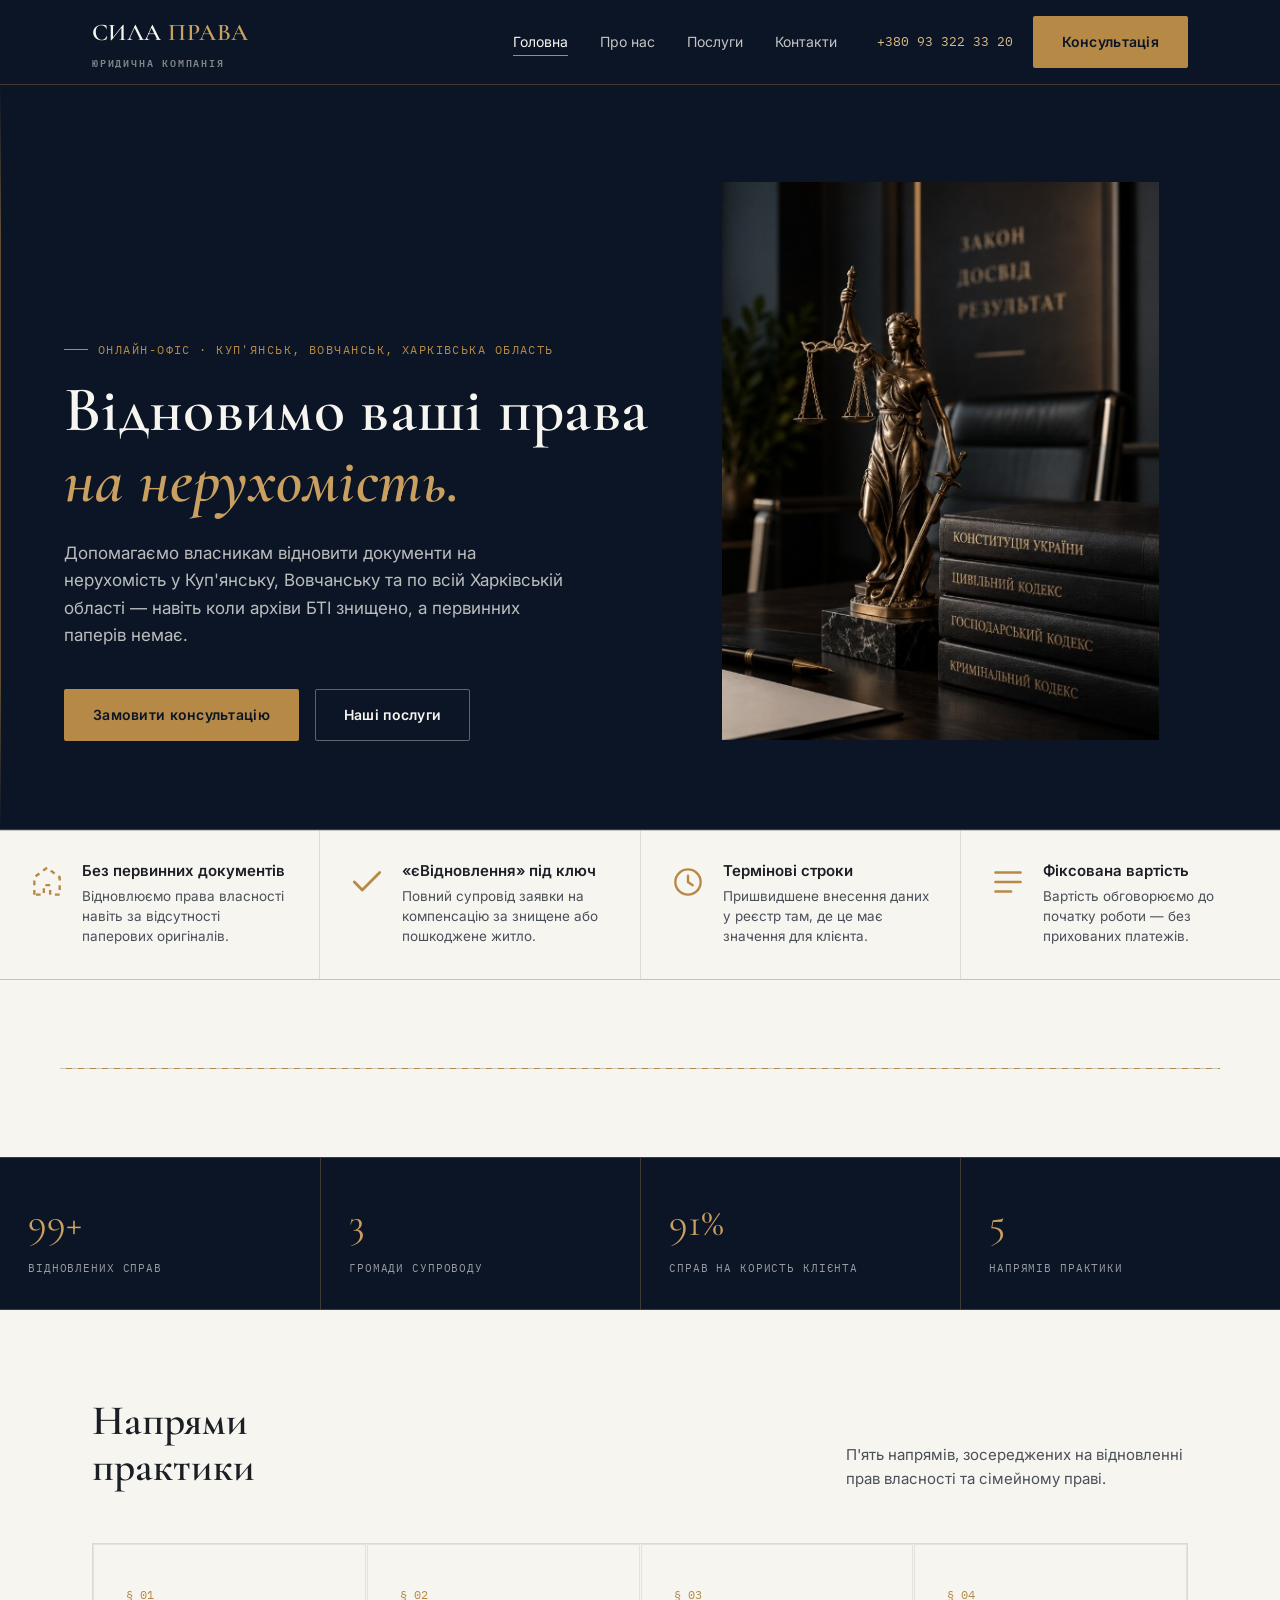
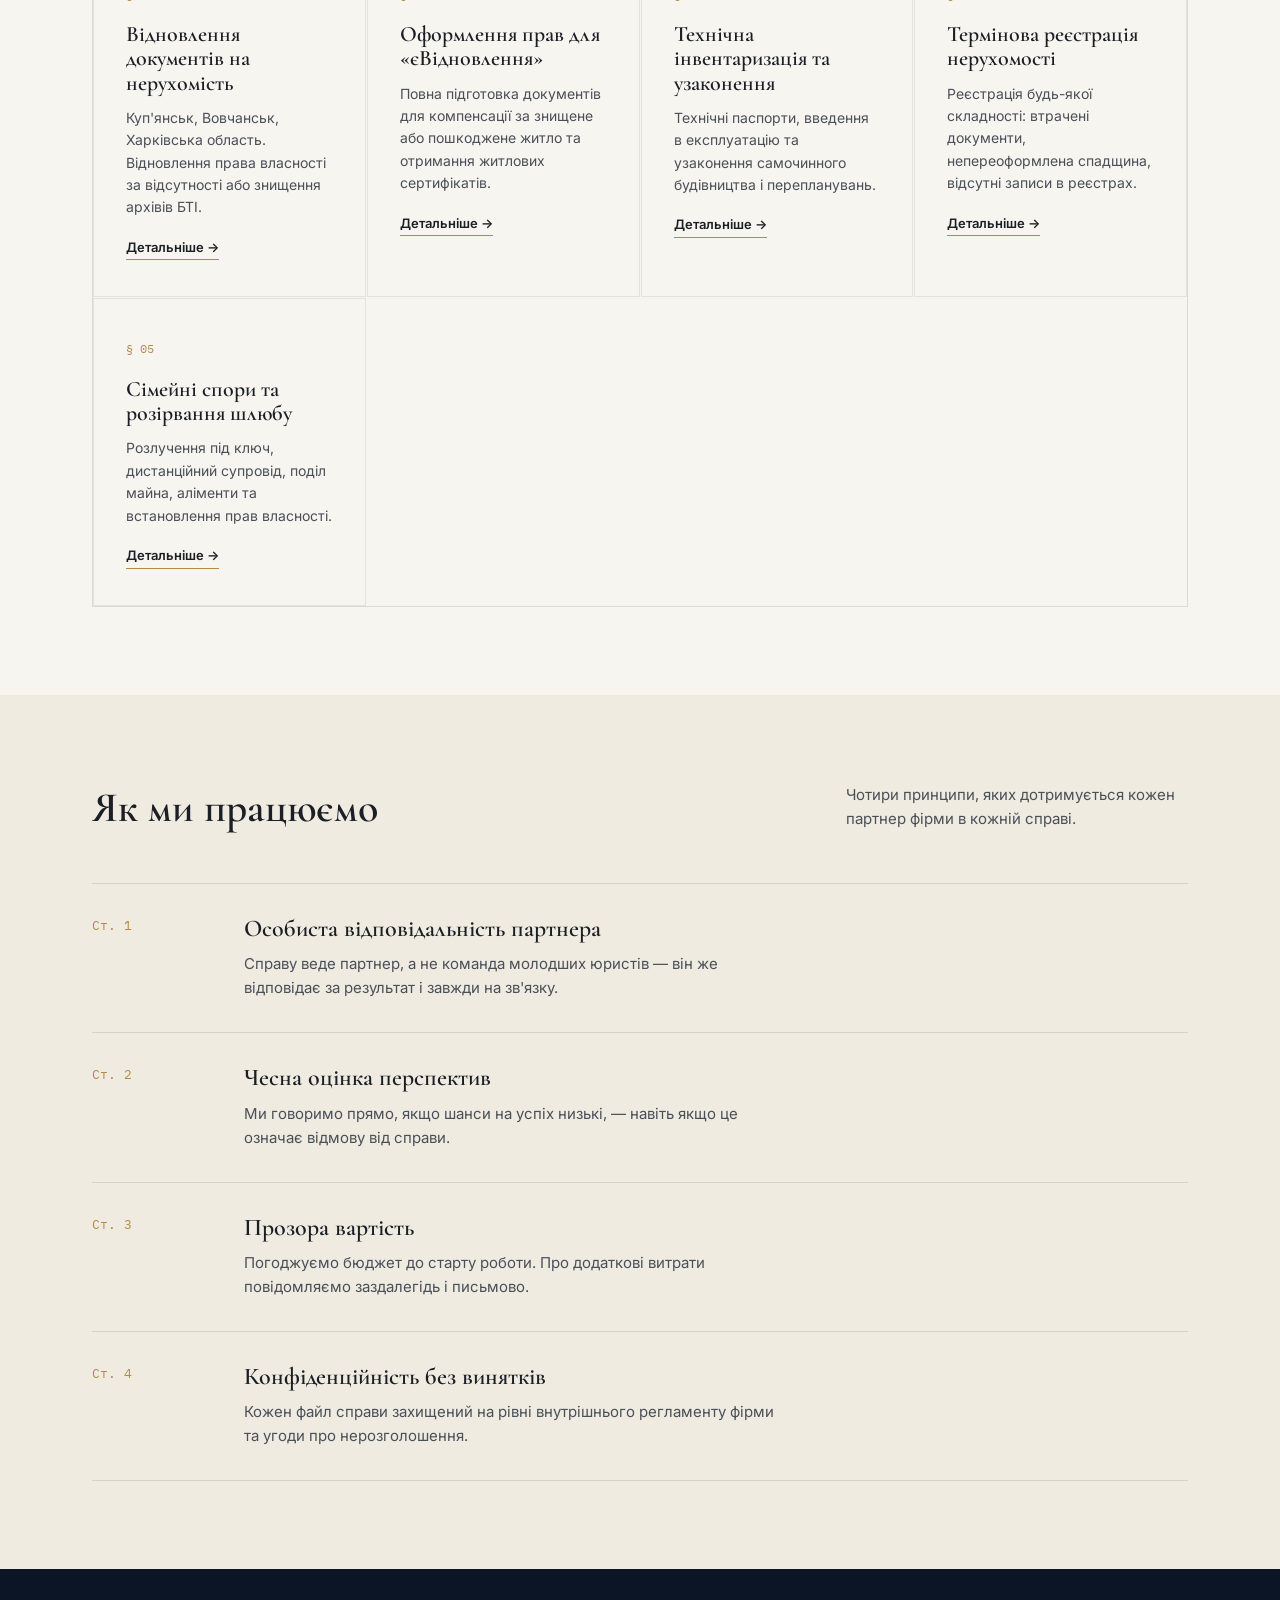
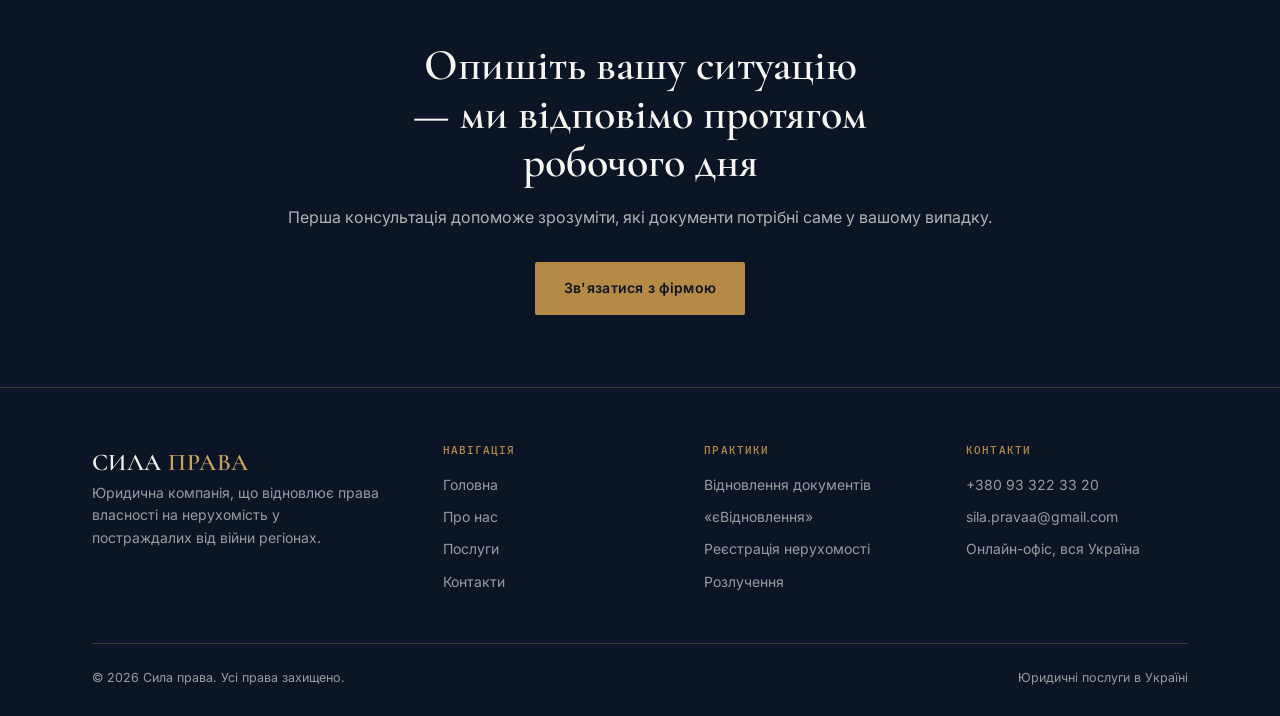
==== commit e5324ae9: "Update index.html" ====
--- a/index.html
+++ b/index.html
@@ -229,7 +229,6 @@
     <div class="footer-bottom">
       <span>© 2026 Сила права. Усі права захищено.</span>
       <span>Юридичні послуги в Україні</span>
-      <span><a href="privacy-policy.html">Політика конфіденційності</a></span>
     </div>
   </div>
 </footer>
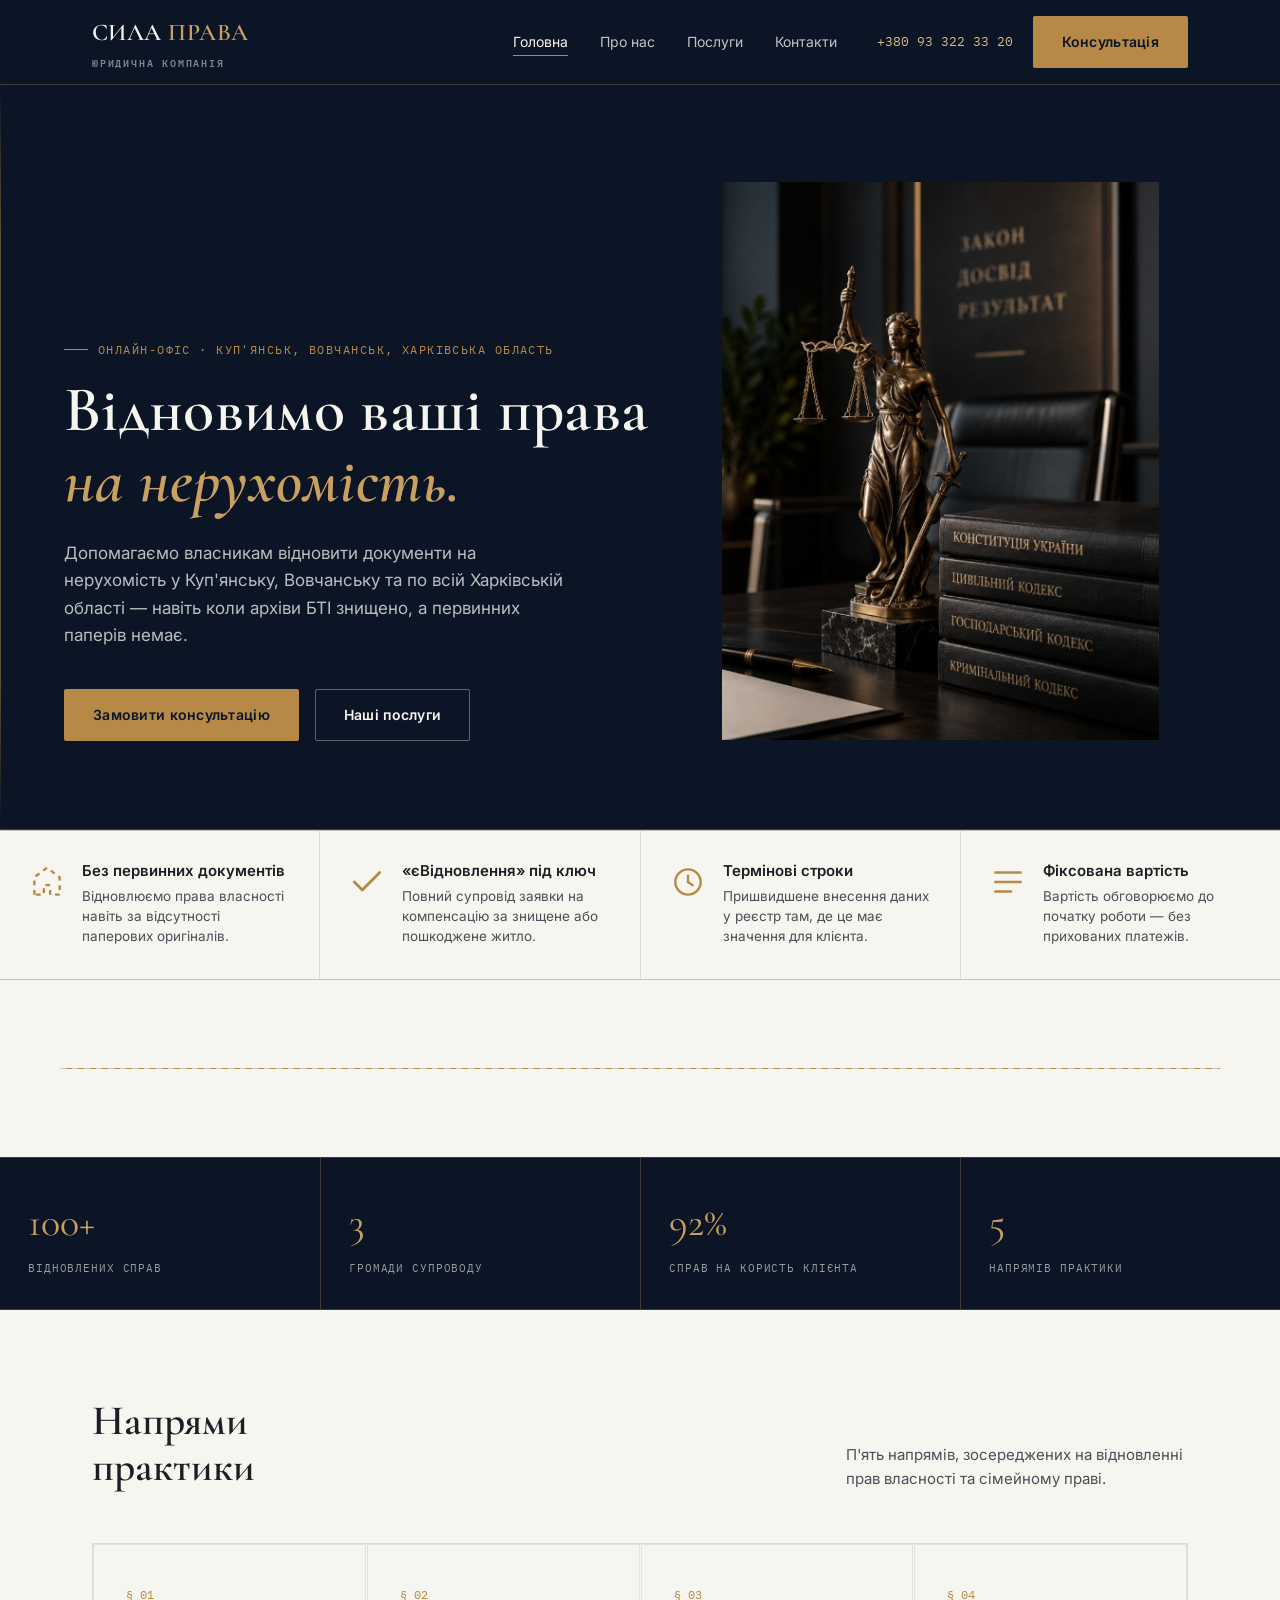
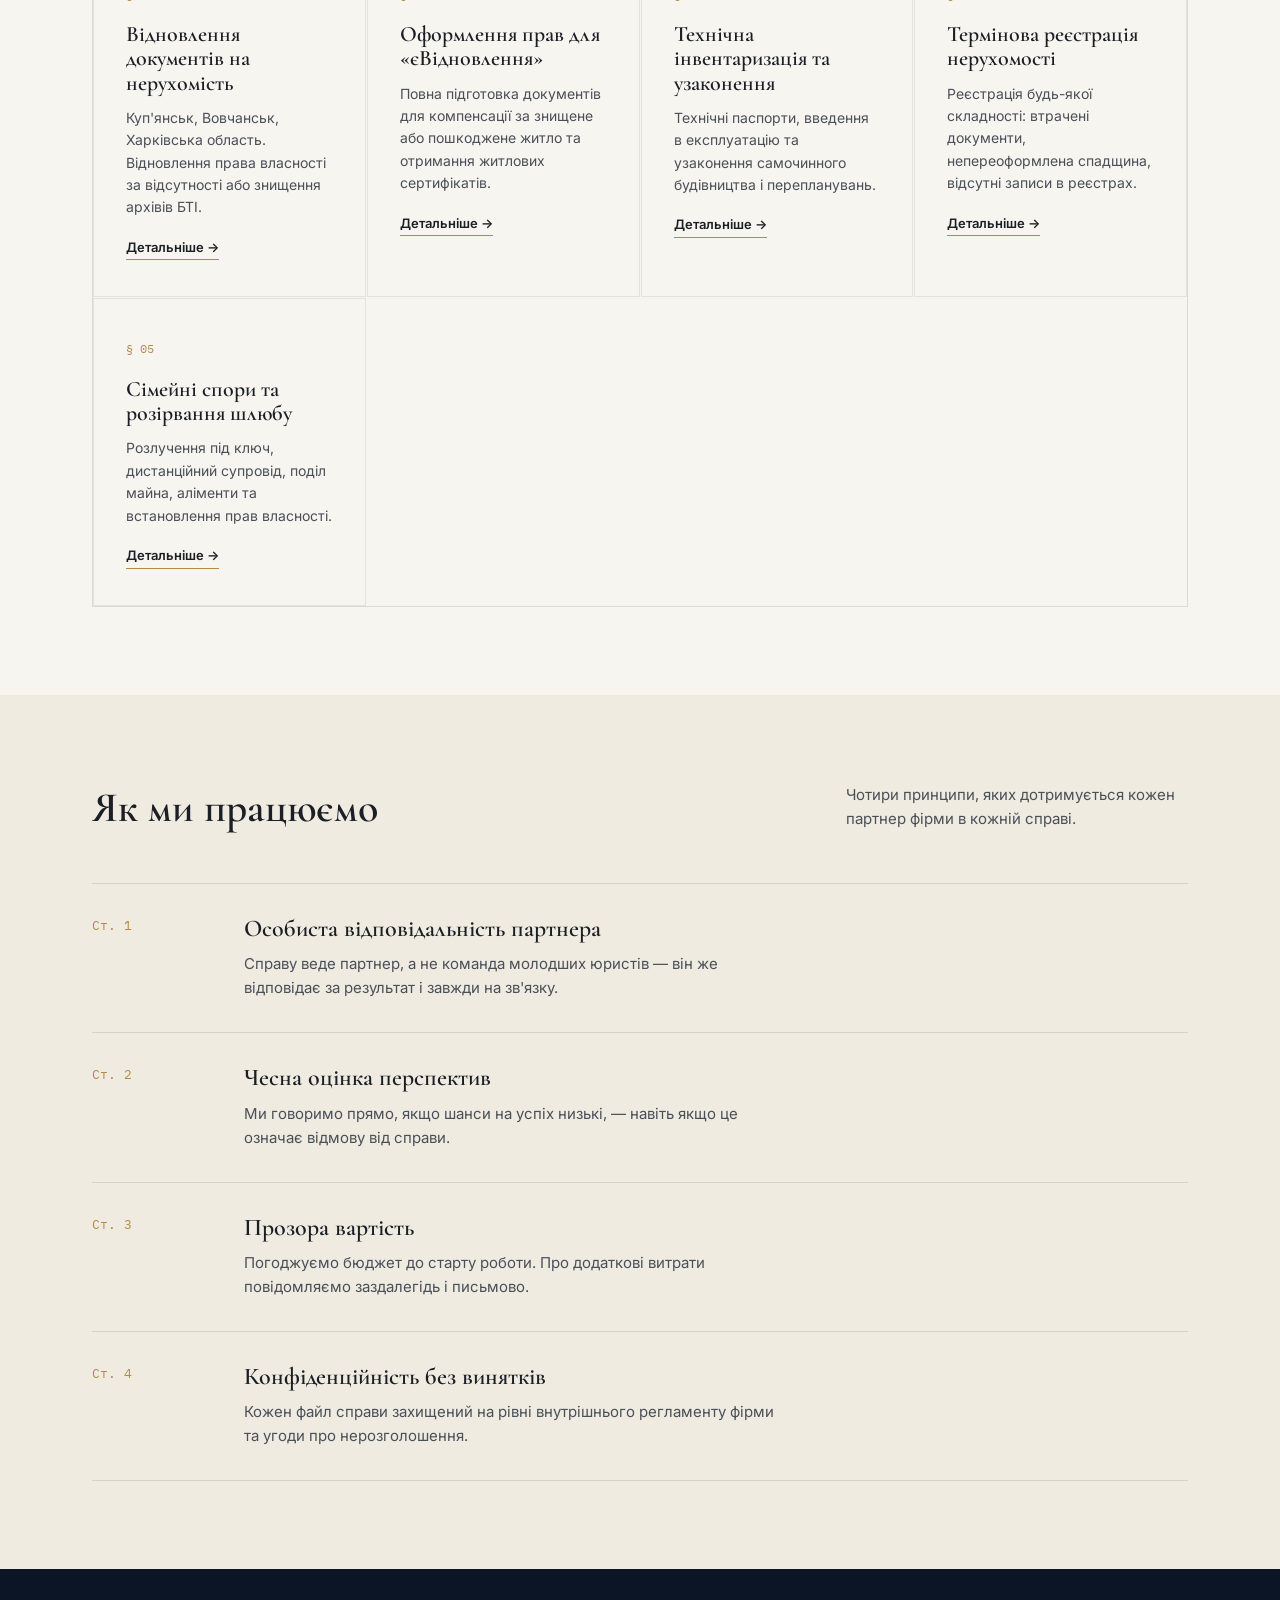
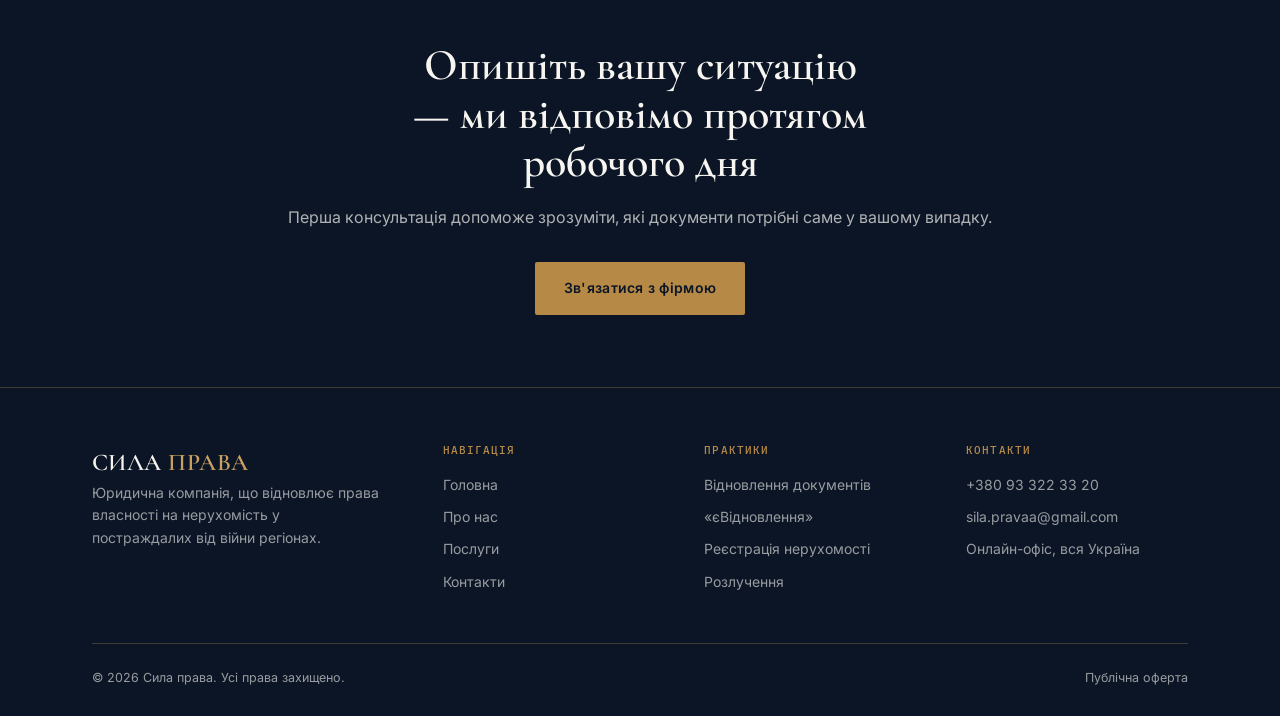
==== commit e9b5d1da: "Update index.html" ====
--- a/index.html
+++ b/index.html
@@ -228,7 +228,7 @@
     </div>
     <div class="footer-bottom">
       <span>© 2026 Сила права. Усі права захищено.</span>
-      <span>Юридичні послуги в Україні</span>
+      <span><a href="oferta.html" style="color:inherit;">Публічна оферта</a></span>
     </div>
   </div>
 </footer>
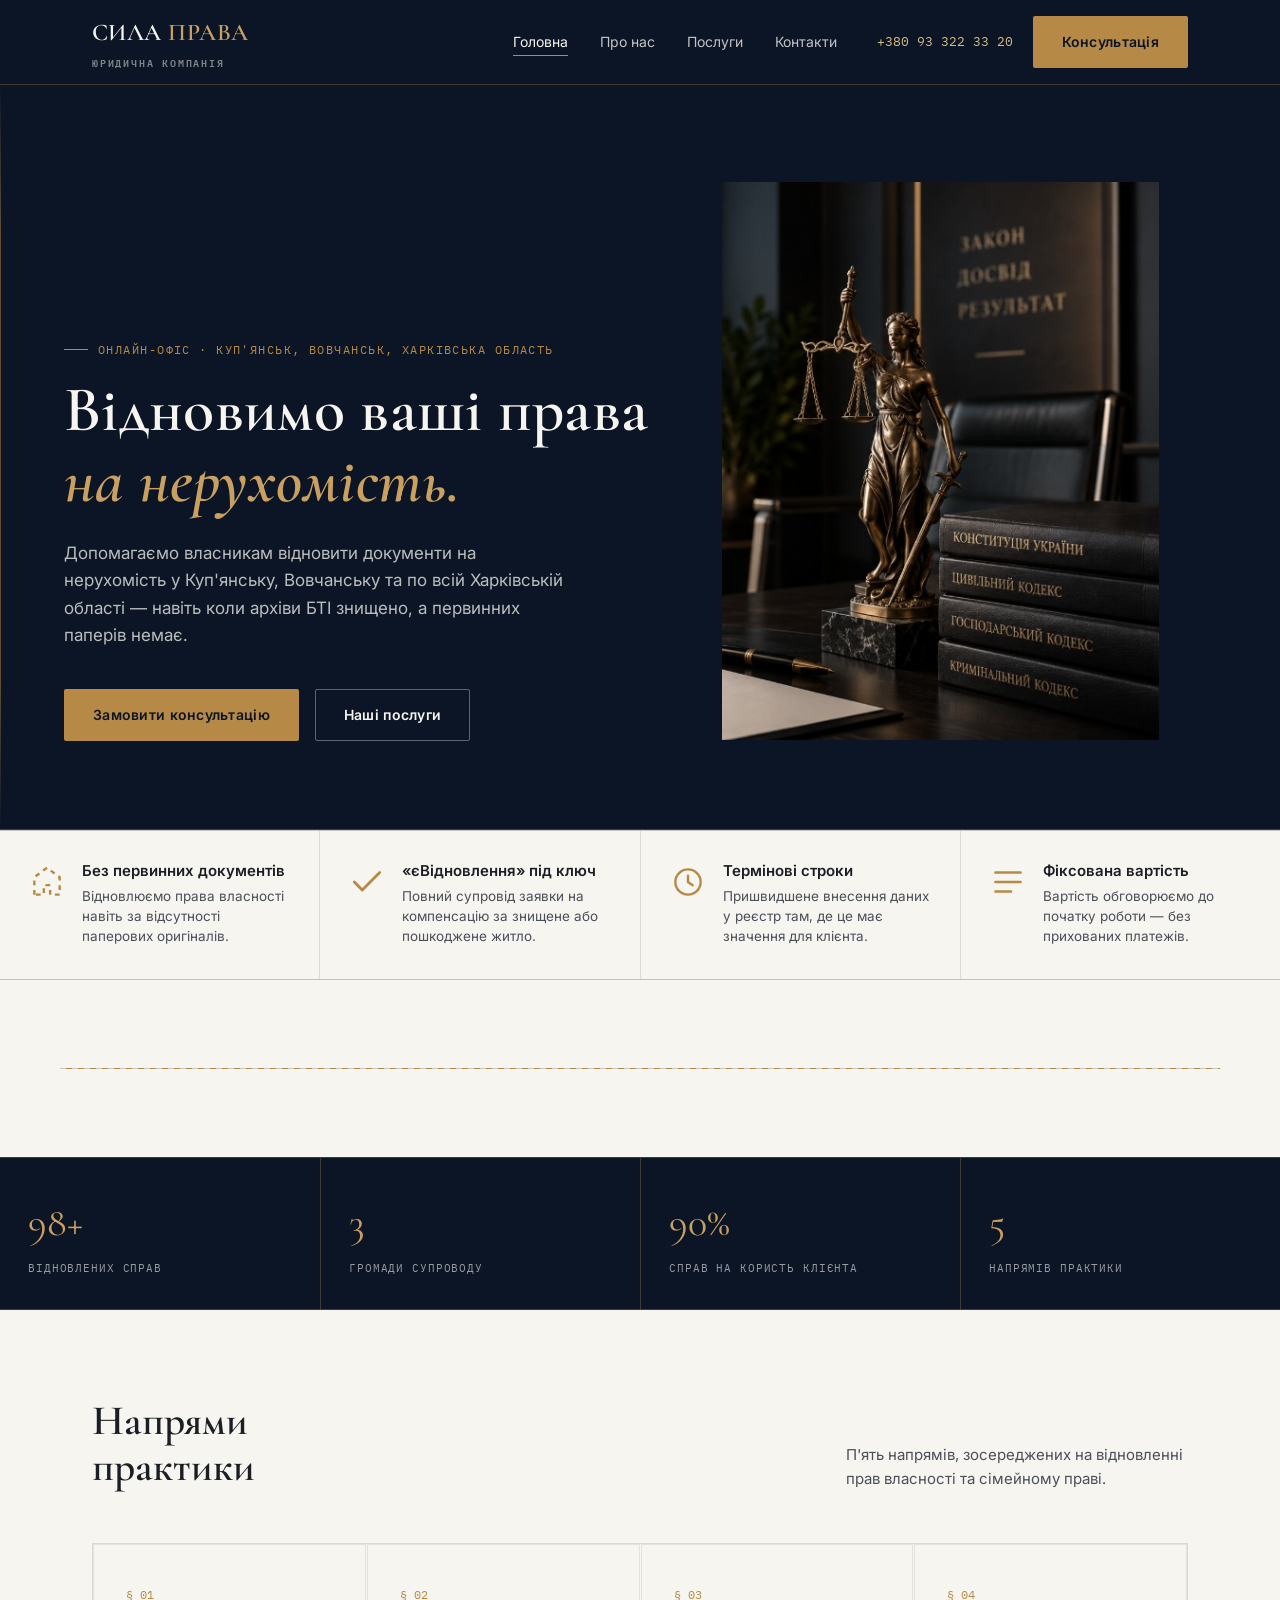
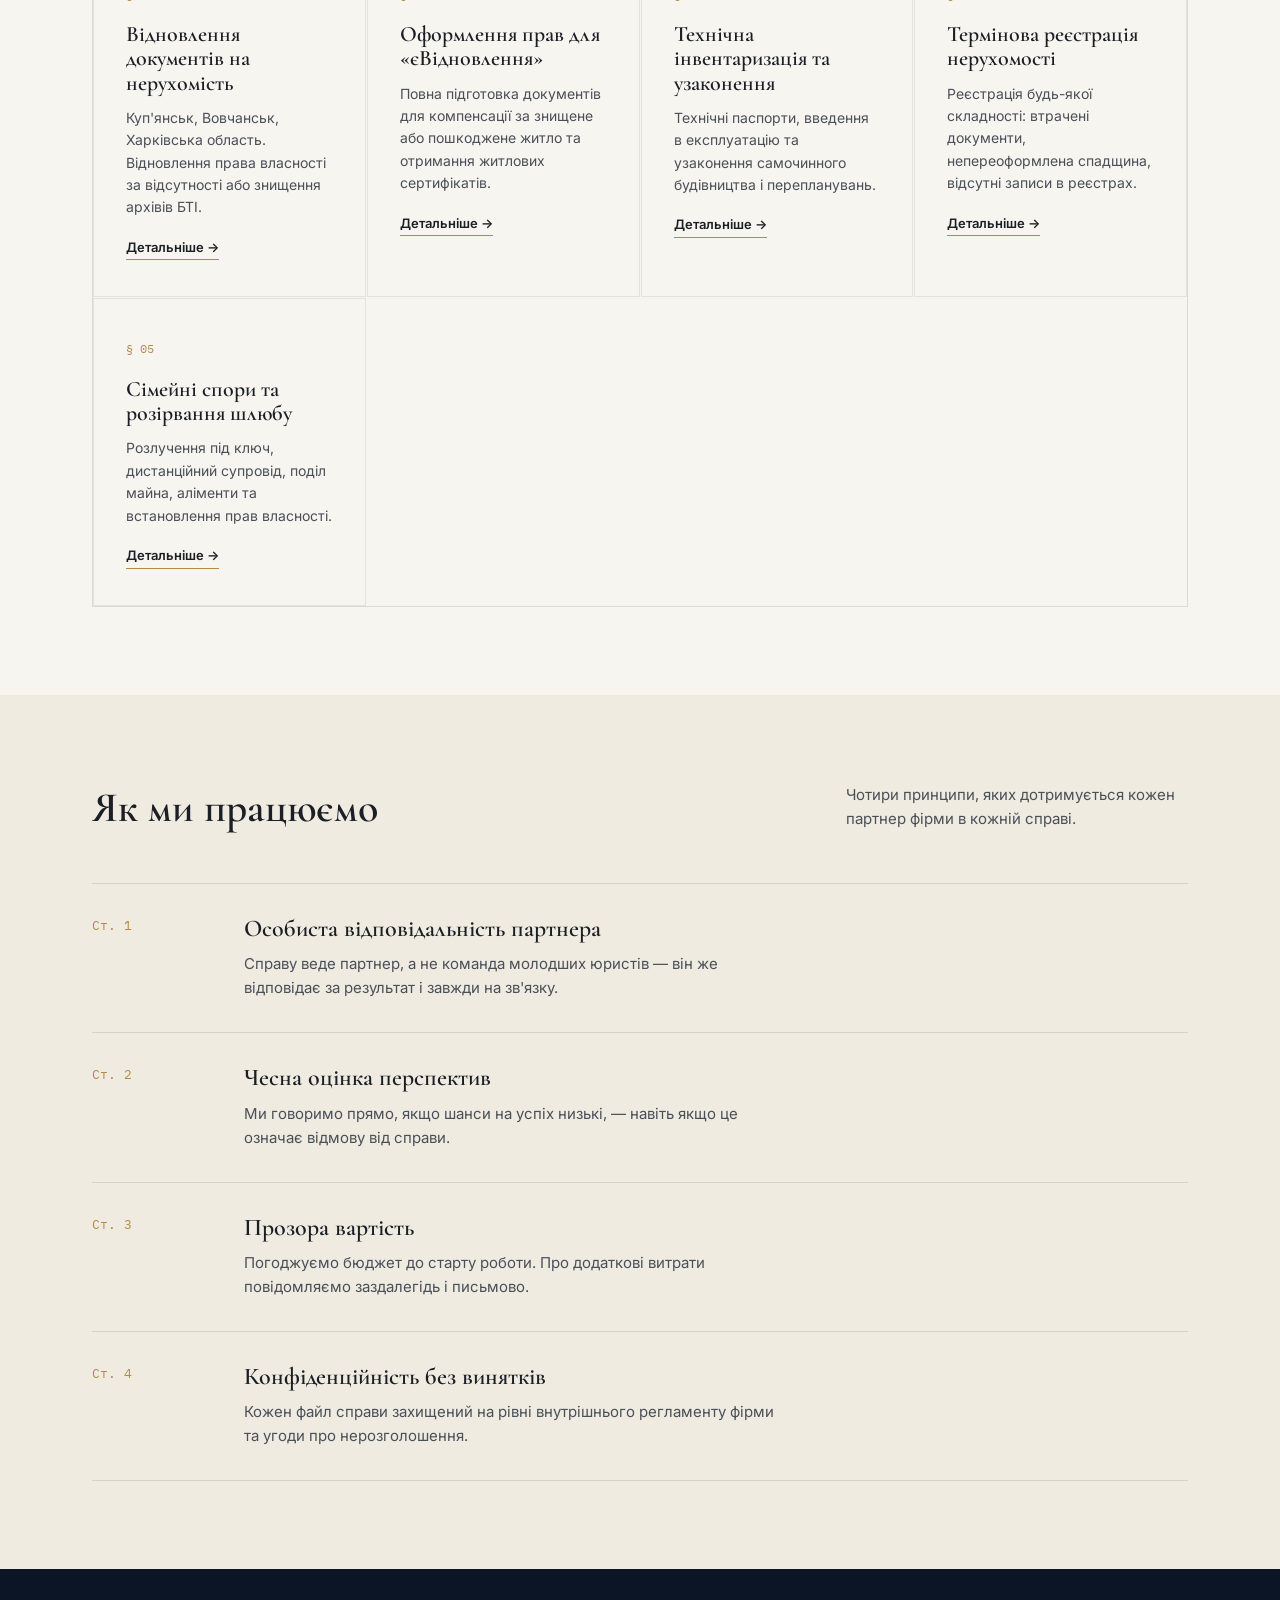
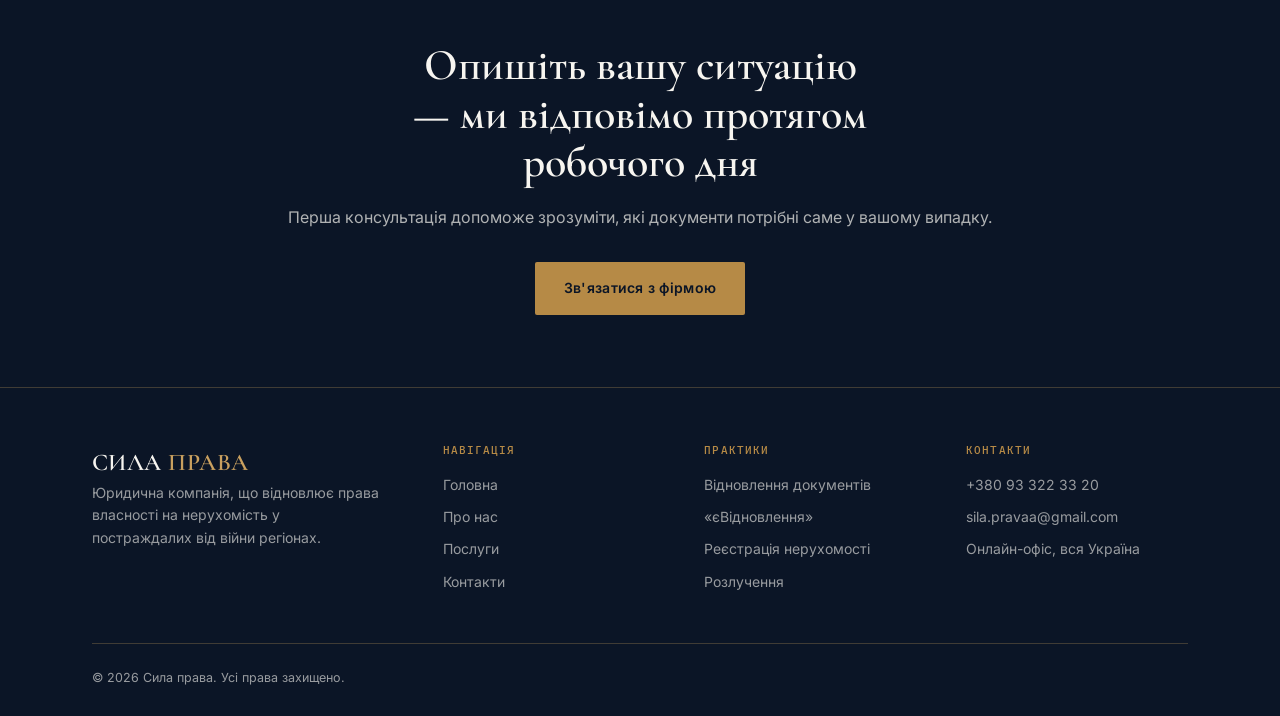
==== commit 32f2213c: "Update index.html" ====
--- a/index.html
+++ b/index.html
@@ -228,7 +228,6 @@
     </div>
     <div class="footer-bottom">
       <span>© 2026 Сила права. Усі права захищено.</span>
-      <span><a href="oferta.html" style="color:inherit;">Публічна оферта</a></span>
     </div>
   </div>
 </footer>
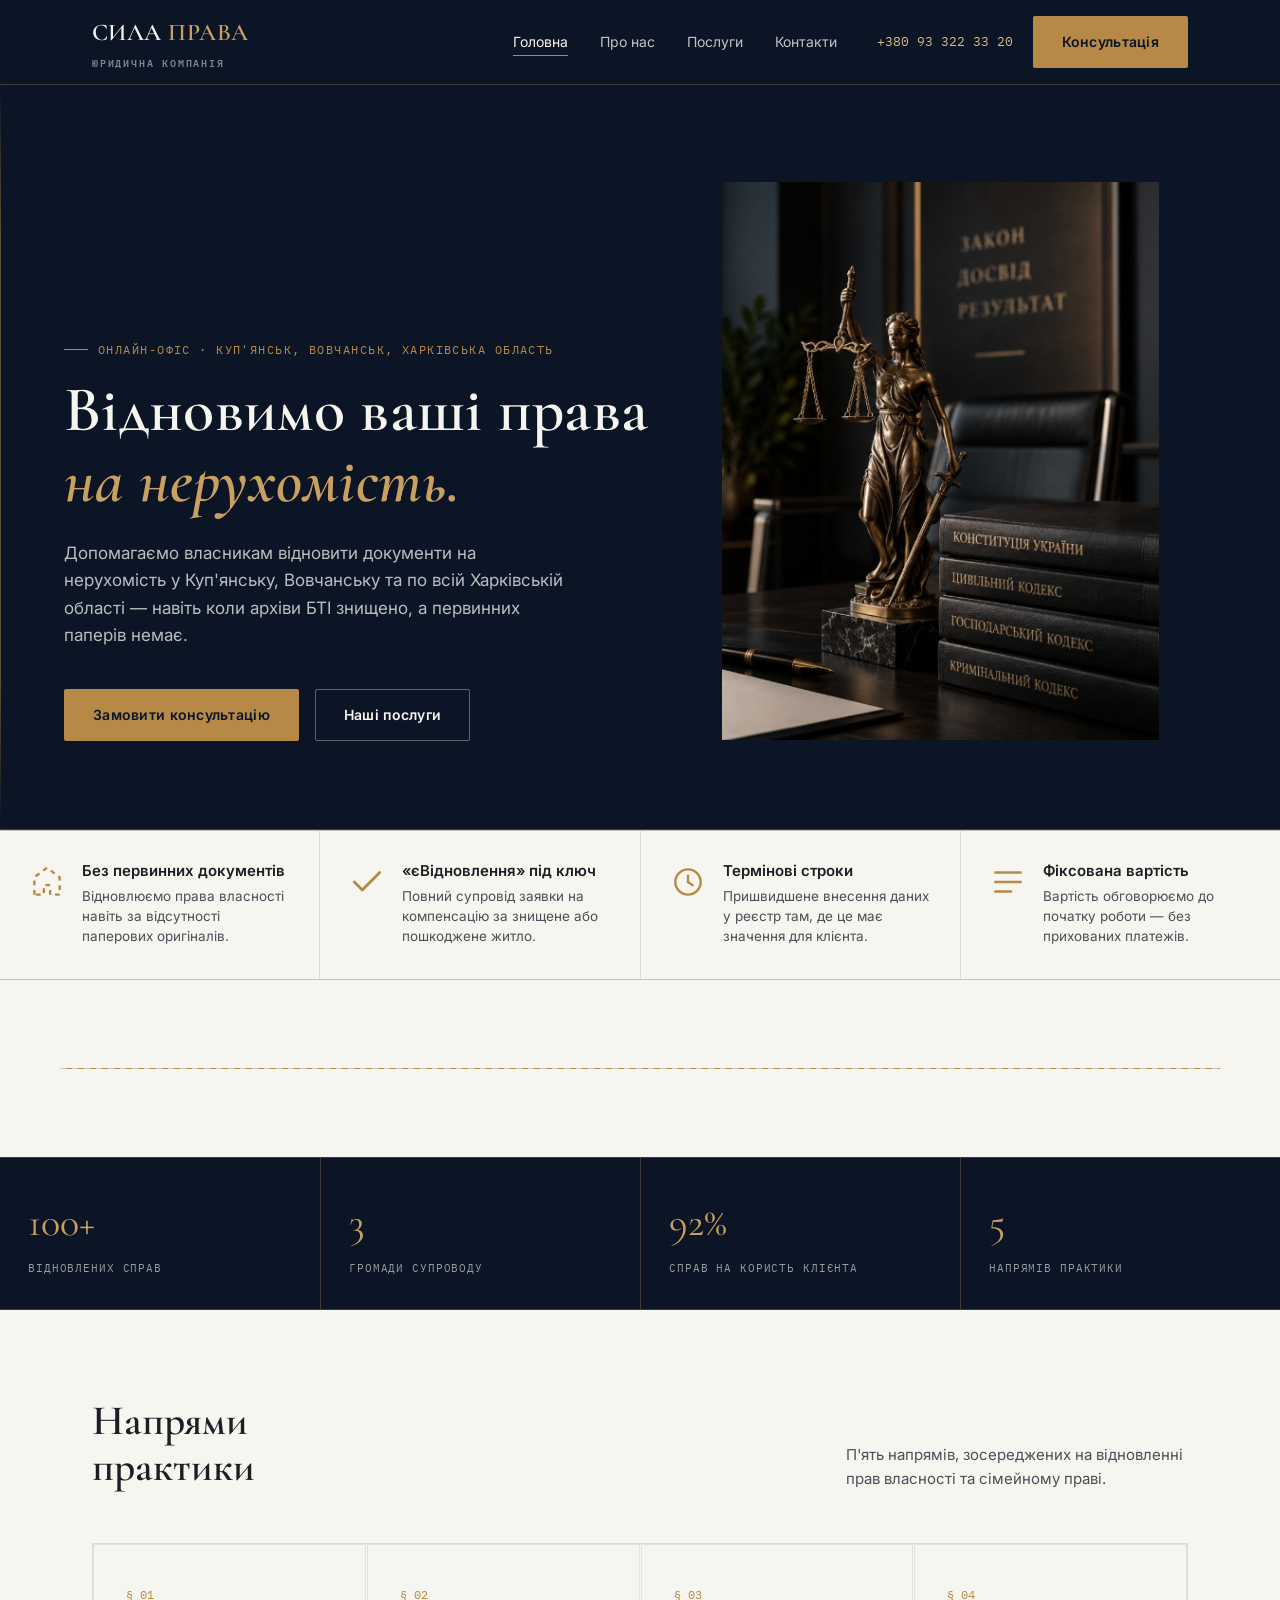
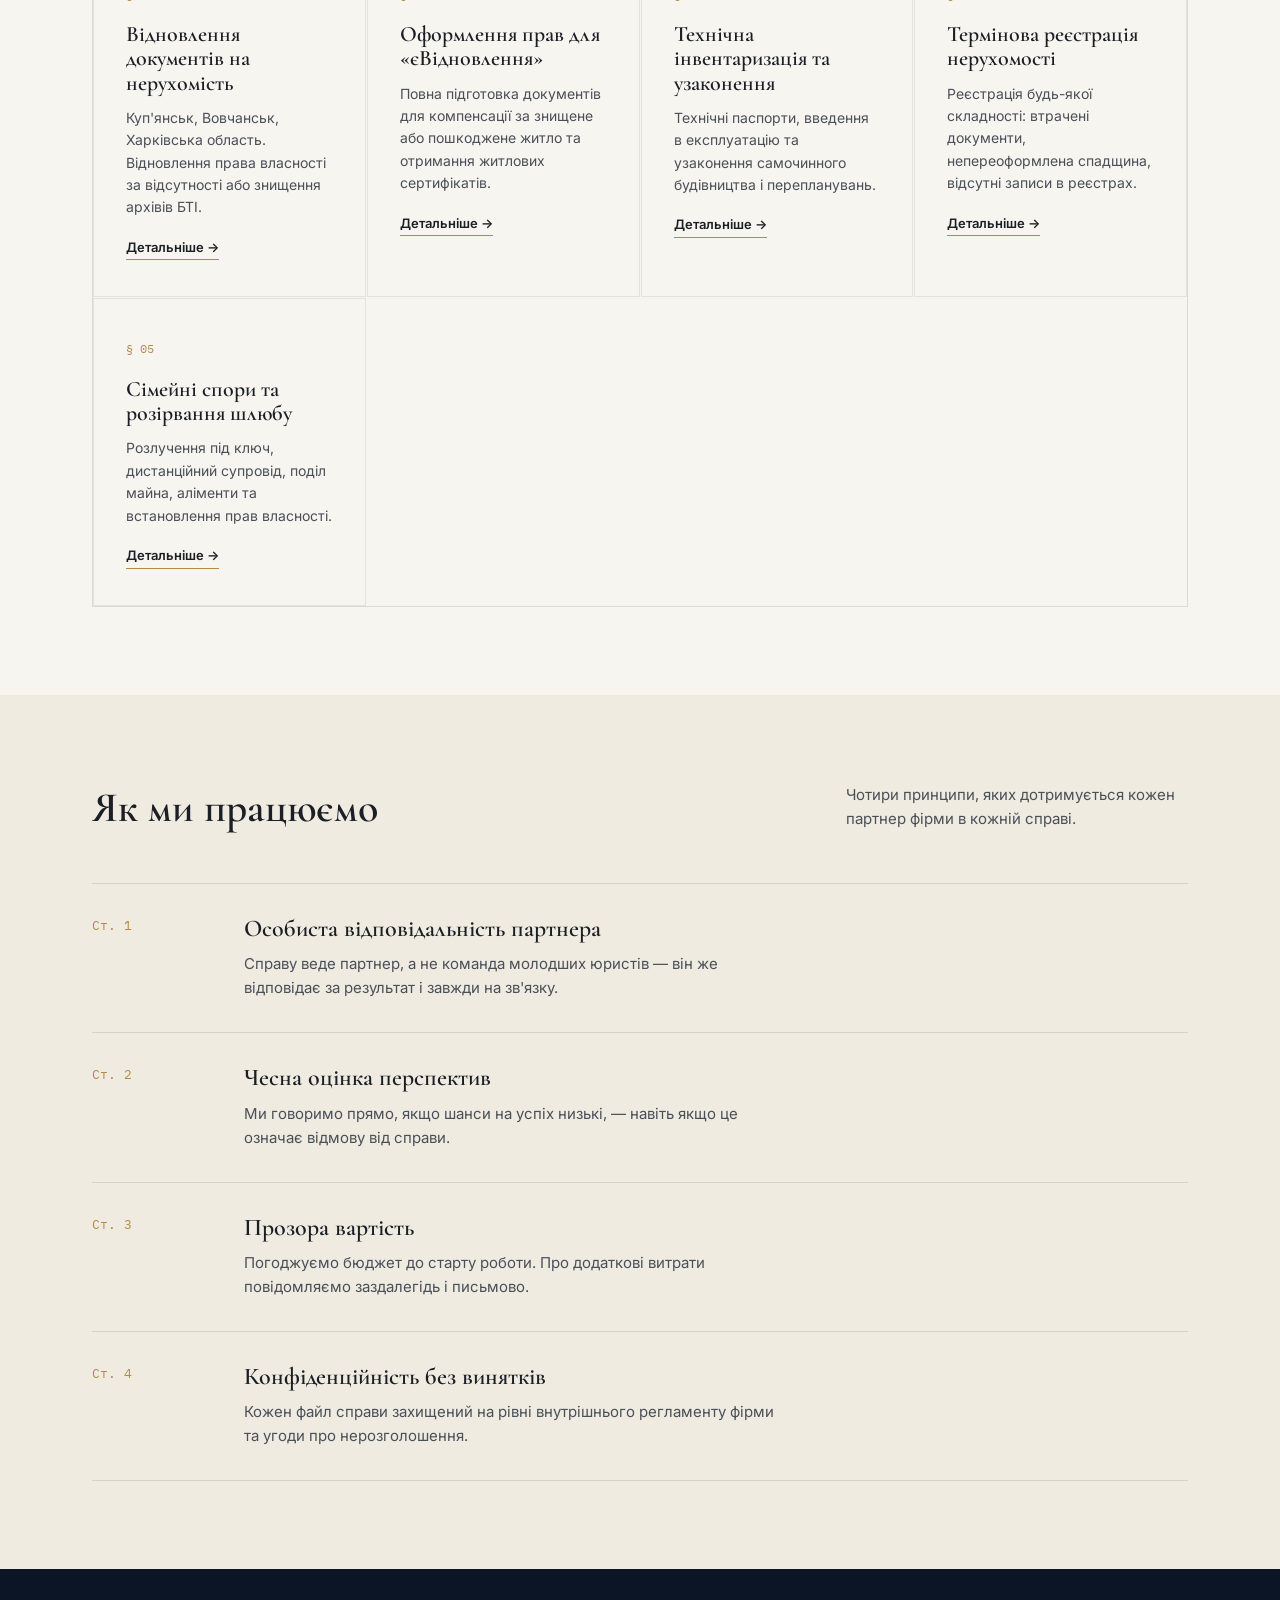
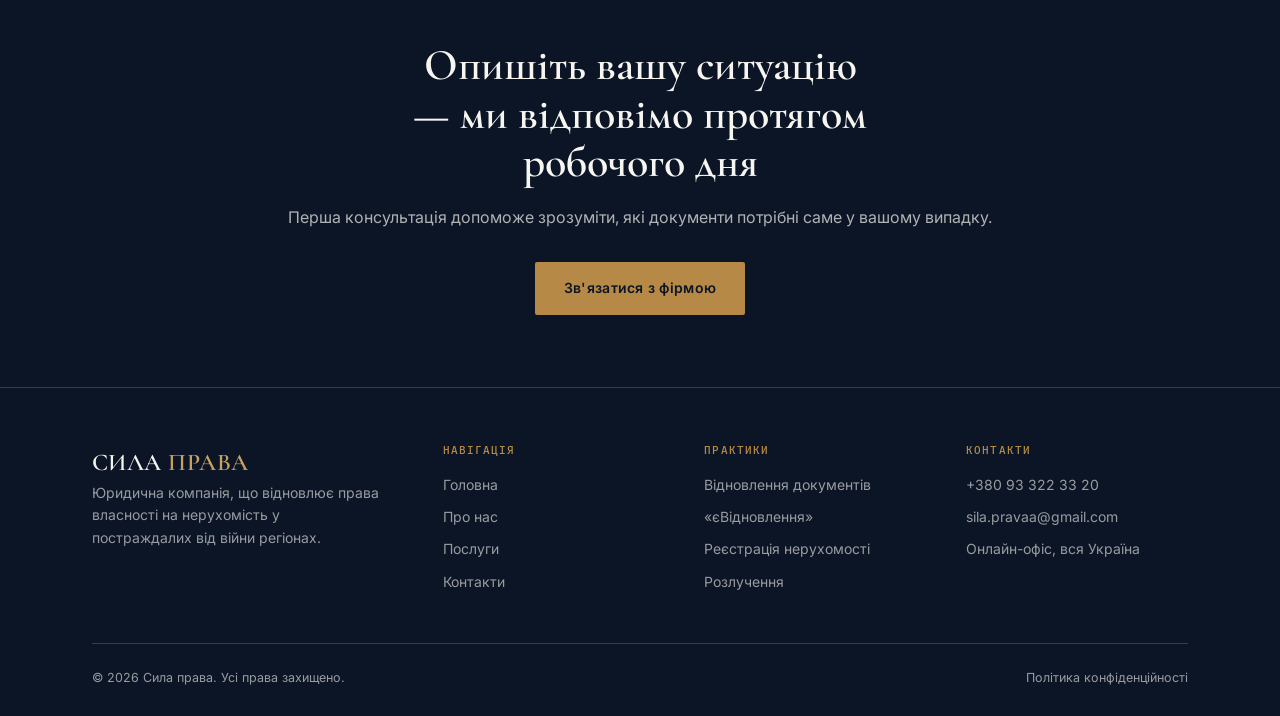
==== commit 3d8578c1: "Update index.html" ====
--- a/index.html
+++ b/index.html
@@ -228,6 +228,7 @@
     </div>
     <div class="footer-bottom">
       <span>© 2026 Сила права. Усі права захищено.</span>
+      <span><a href="privacy-policy.html" style="color:inherit;">Політика конфіденційності</a></span>
     </div>
   </div>
 </footer>
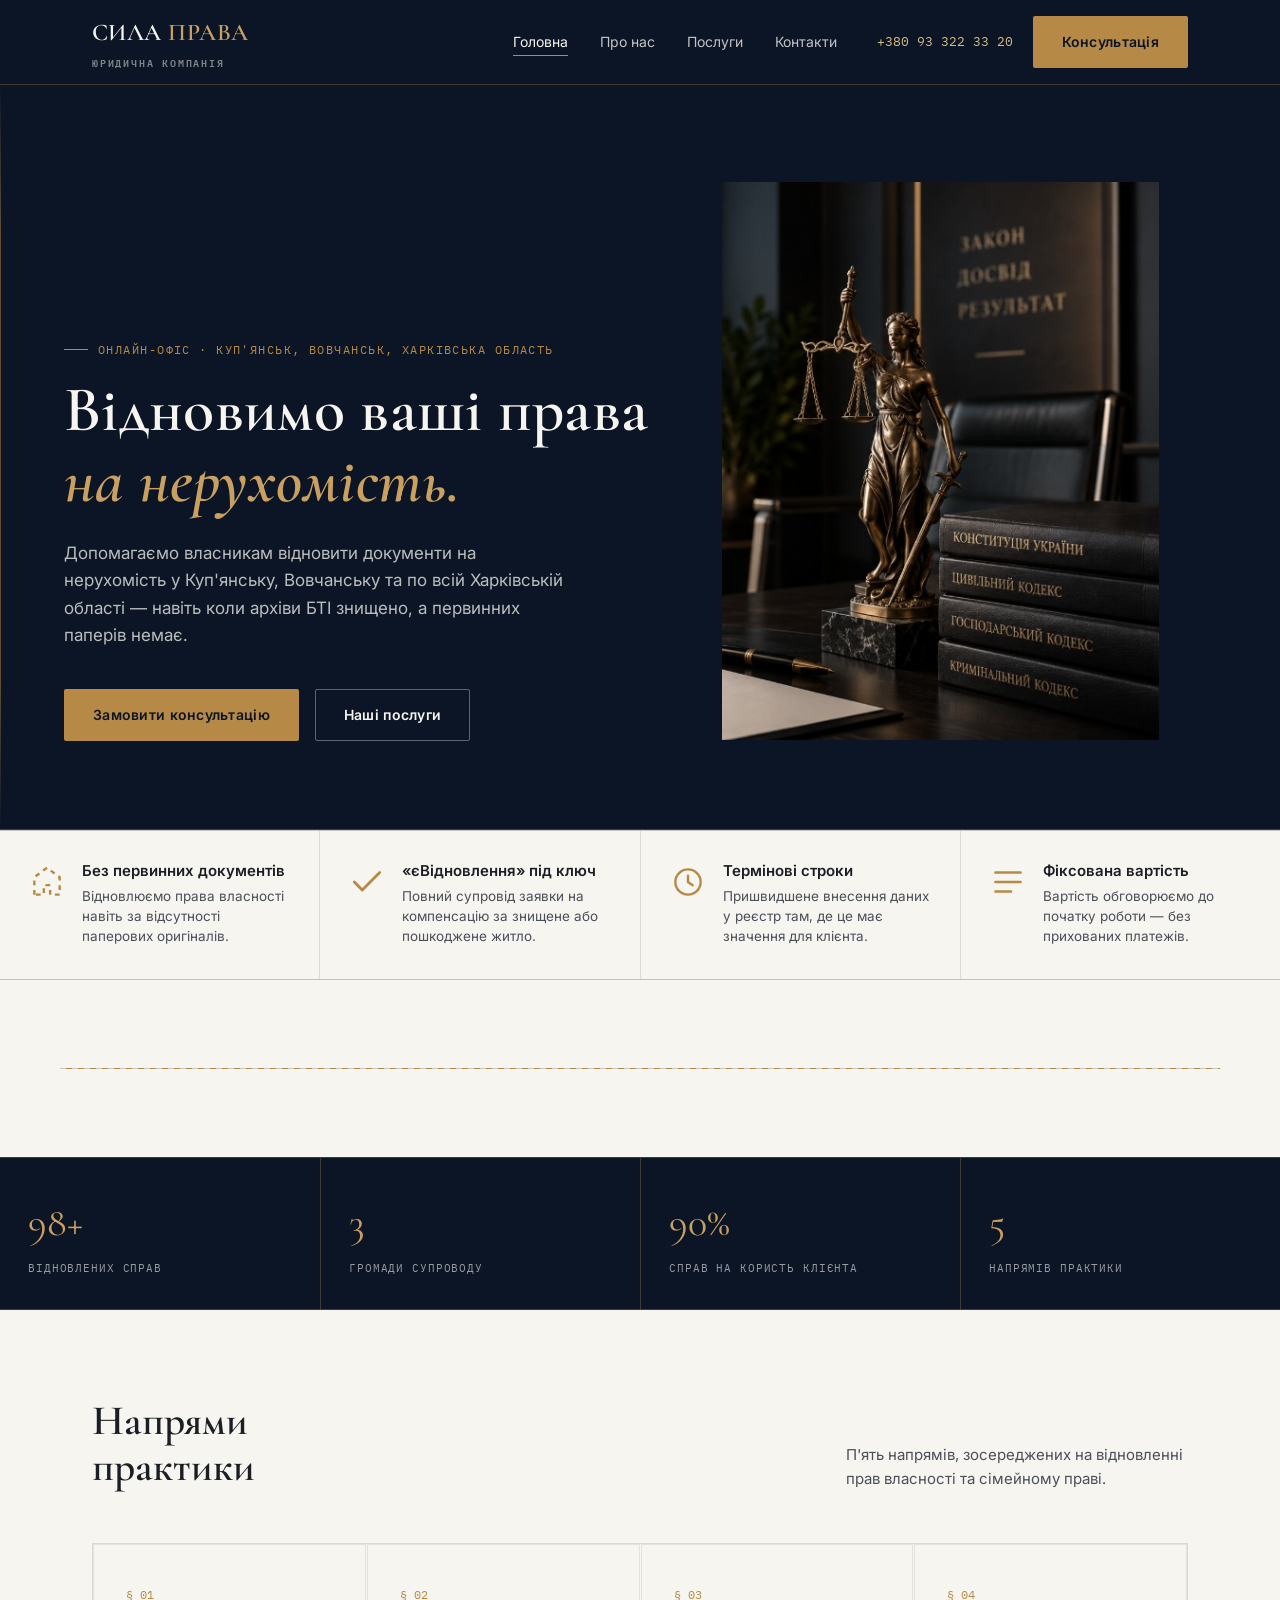
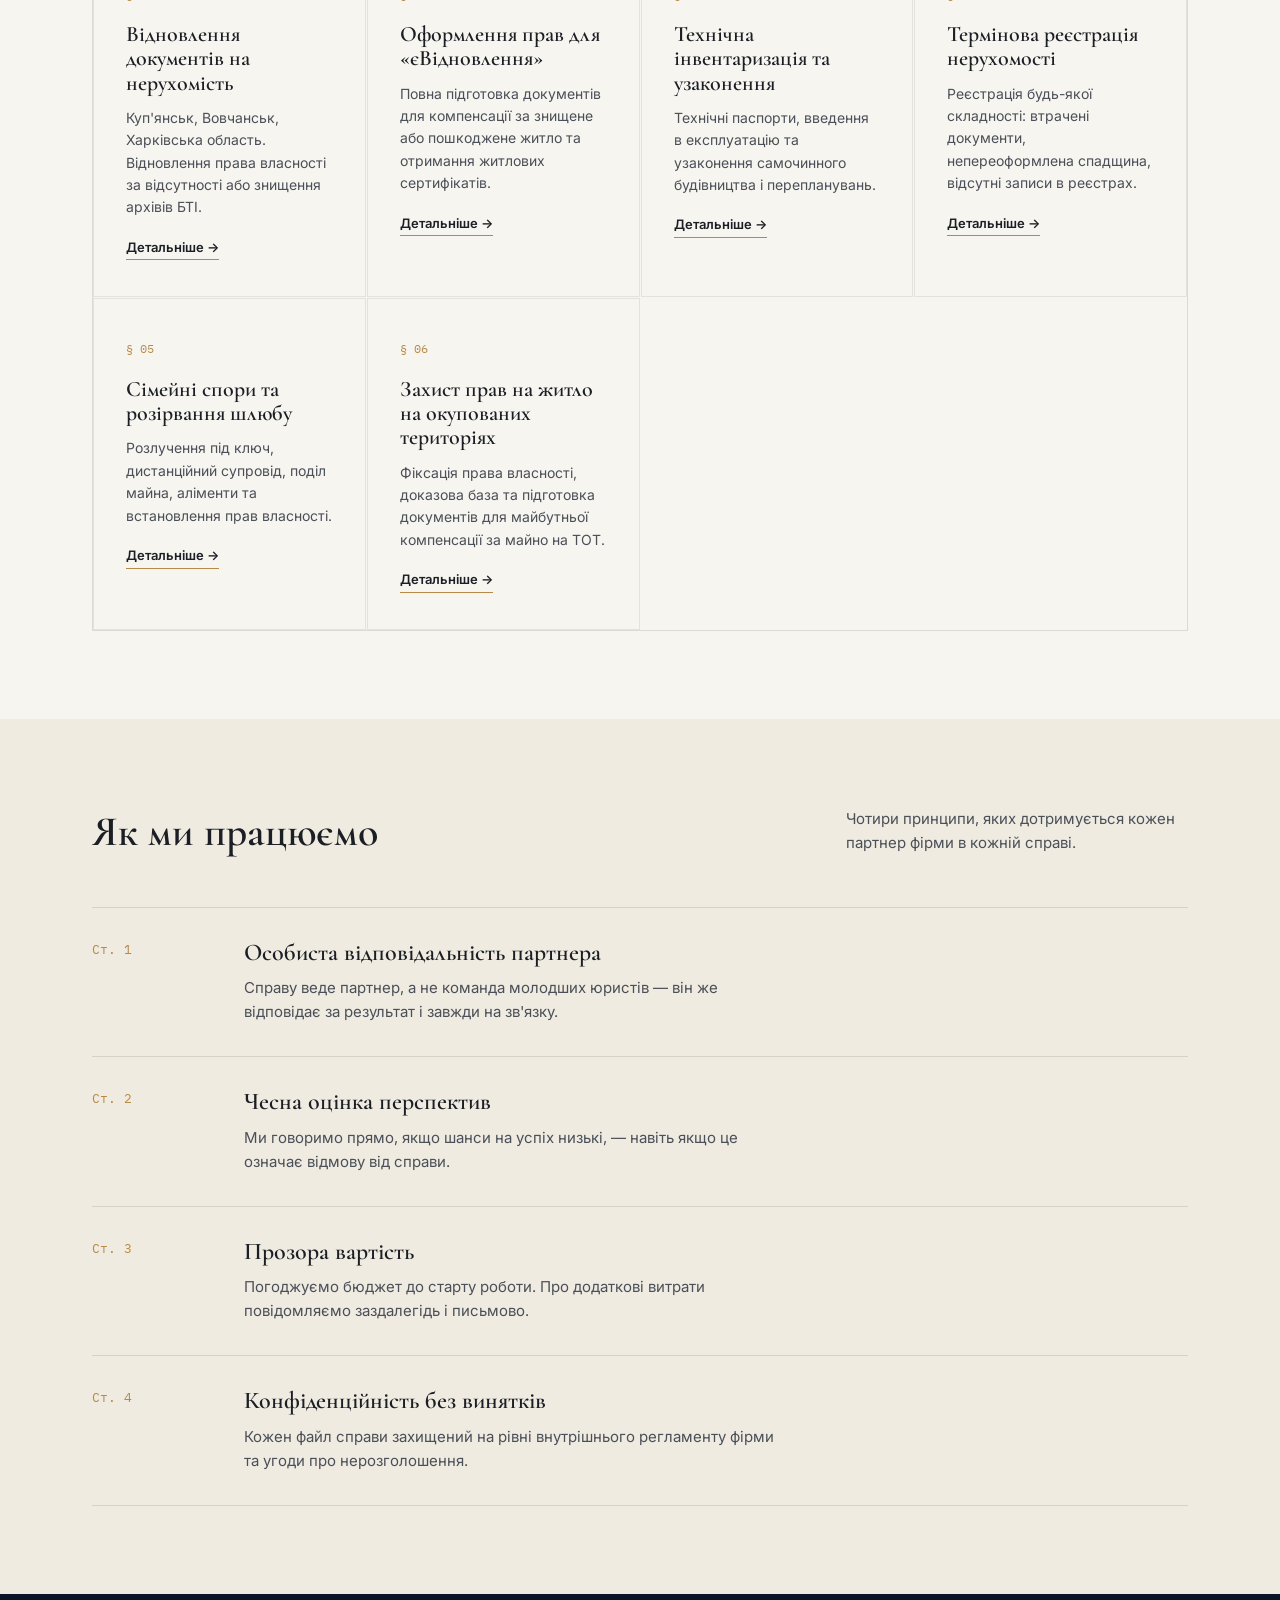
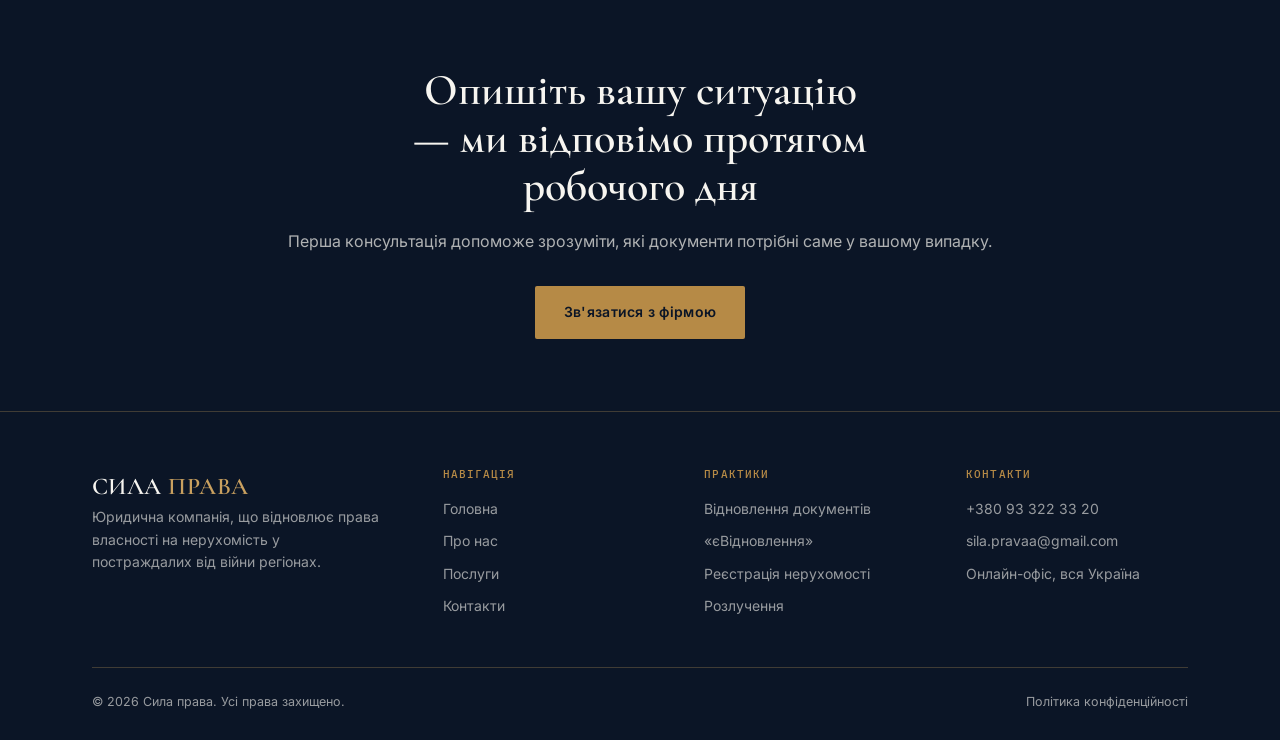
==== commit 25b1408f: "Update index.html" ====
--- a/index.html
+++ b/index.html
@@ -141,6 +141,13 @@
         <p>Розлучення під ключ, дистанційний супровід, поділ майна, аліменти та встановлення прав власності.</p>
         <a href="services.html" class="more">Детальніше →</a>
       </div>
+      <div class="practice-card">
+        <span class="num">§ 06</span>
+        <h3>Захист прав на житло на окупованих територіях</h3>
+        <p>Фіксація права власності, доказова база та підготовка документів для майбутньої компенсації за майно на ТОТ.</p>
+        <a href="services.html" class="more">Детальніше →</a>
+      </div>
+
     </div>
   </div>
 </section>
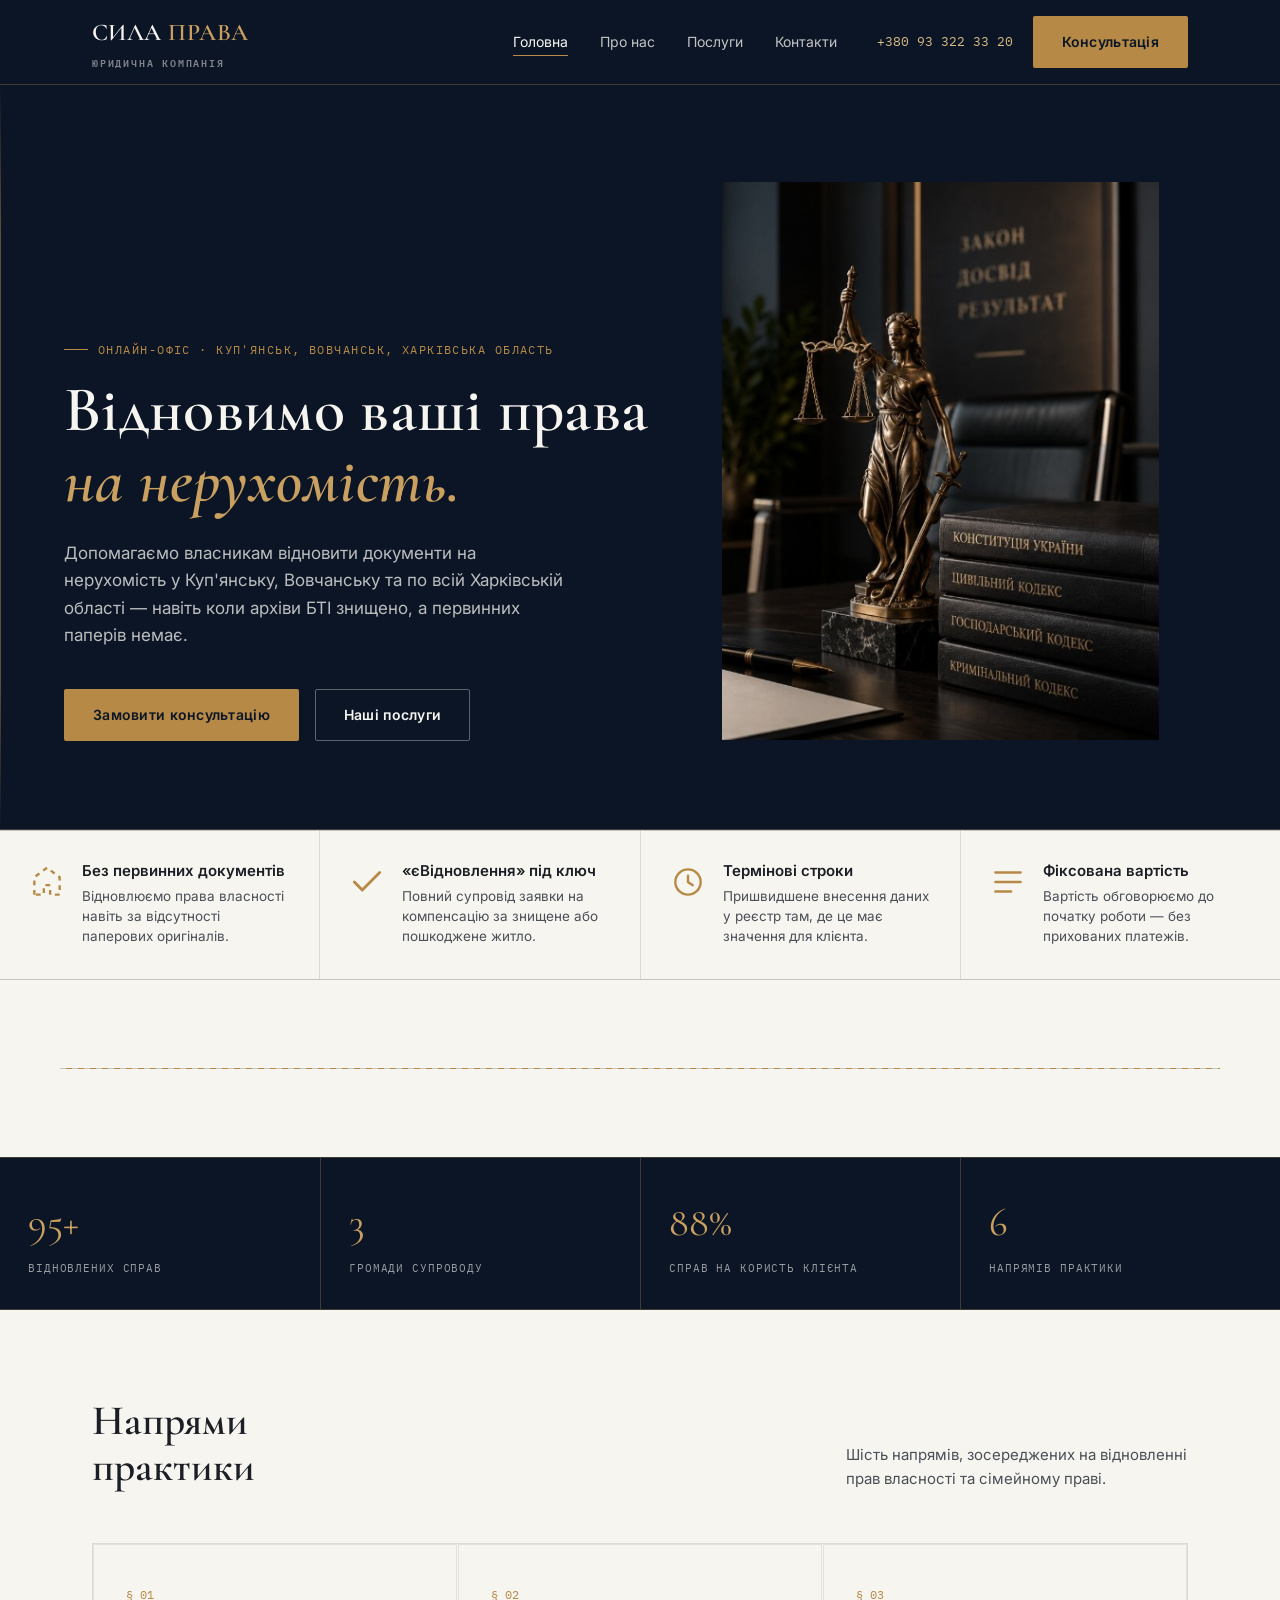
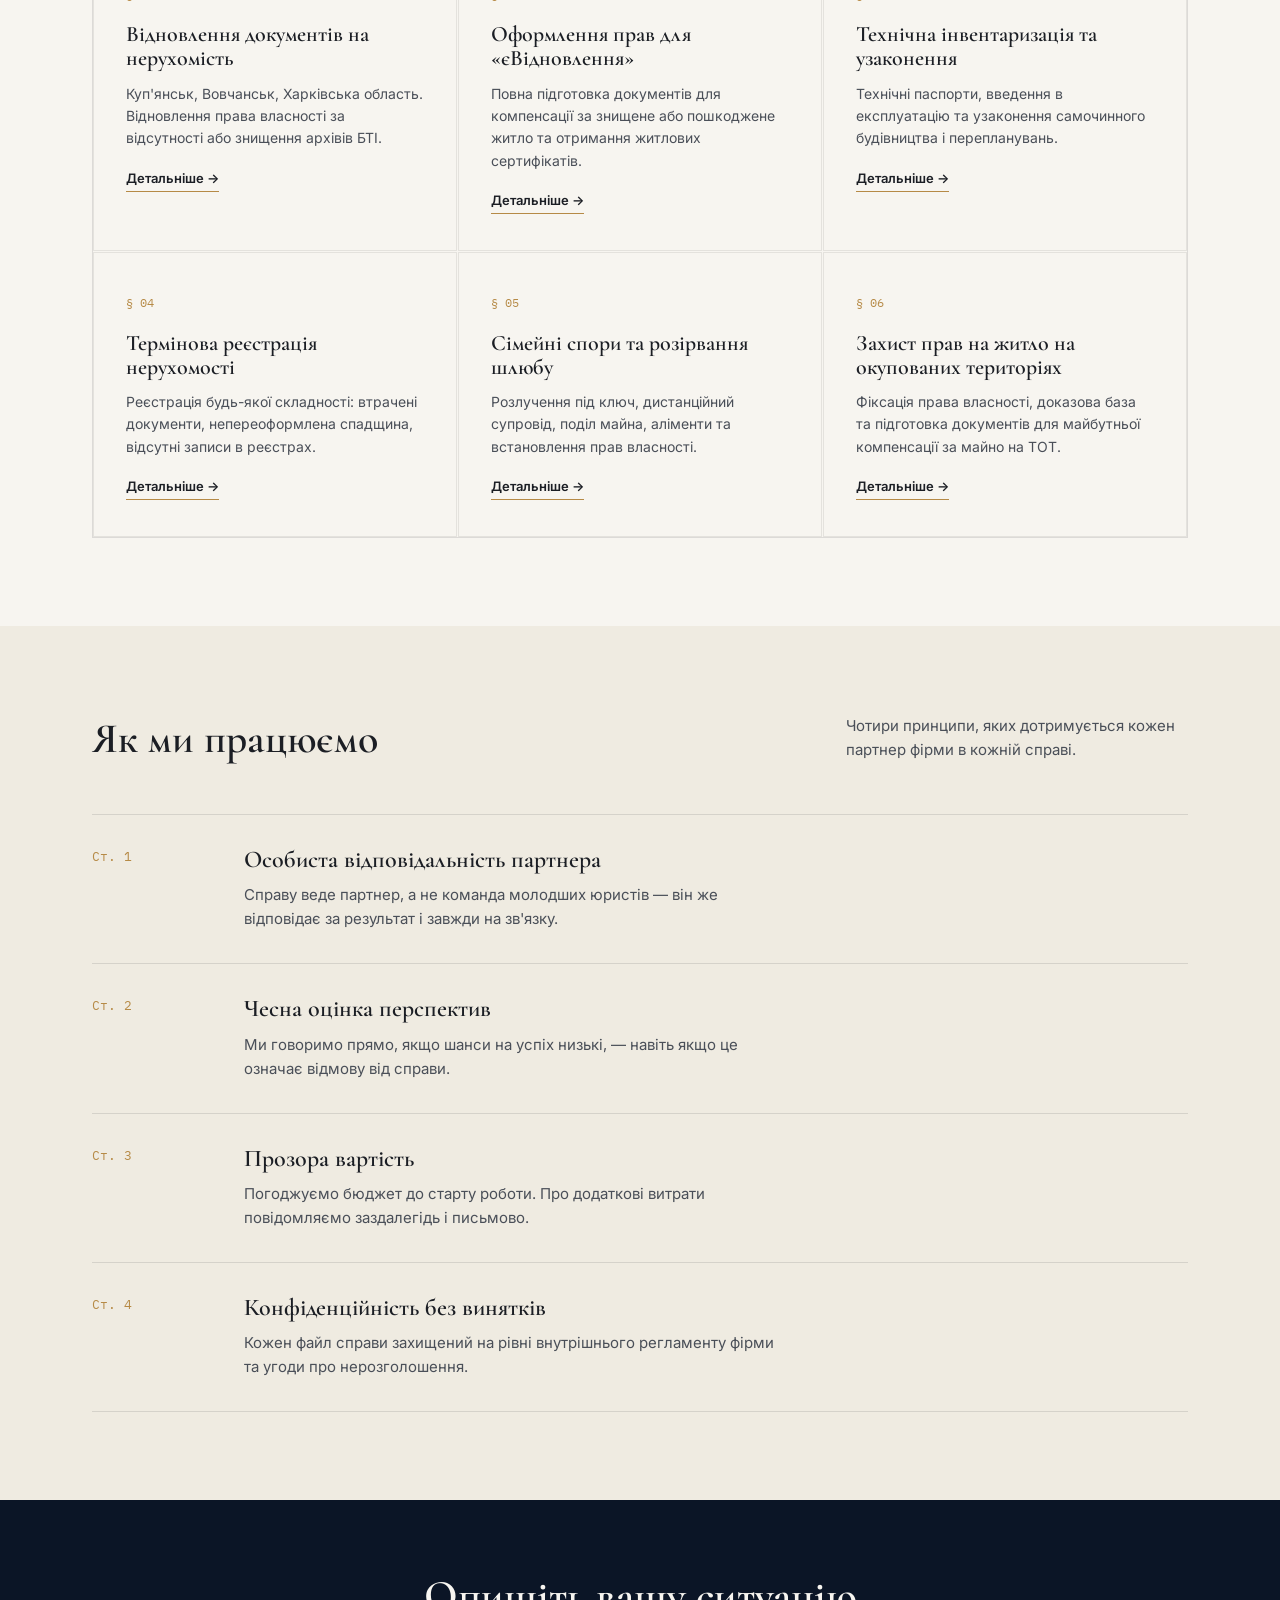
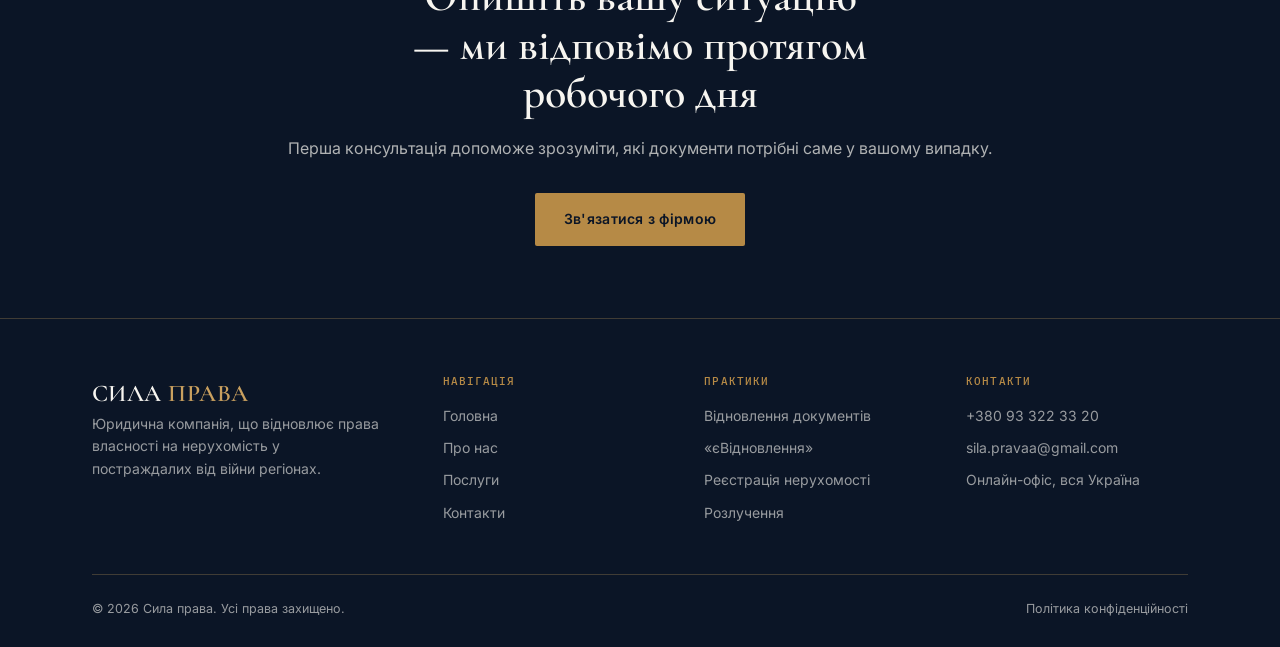
==== commit 290915a9: "Update index.html" ====
--- a/index.html
+++ b/index.html
@@ -5,7 +5,7 @@
 <meta charset="UTF-8">
 <meta name="viewport" content="width=device-width, initial-scale=1.0">
 <title>Сила права — Юридична компанія</title>
-<meta name="description" content="Сила права: відновлення документів на нерухомість, оформлення прав власності для «єВідновлення», технічна інвентаризація, реєстрація нерухомості та сімейні спори.">
+<meta name="description" content="Сила права: відновлення документів на нерухомість, оформлення прав власності для «єВідновлення», технічна інвентаризація, реєстрація нерухомості, захист прав на окупованих територіях та сімейні спори.">
 <link rel="stylesheet" href="css/style.css">
 <link rel="icon" type="image/x-icon" href="favicon.ico">
 <link rel="icon" type="image/png" sizes="32x32" href="favicon-32.png">
@@ -14,9 +14,27 @@
 <style>
   .practice-grid {
     background: transparent !important;
+    grid-template-columns: repeat(3, 1fr) !important;
   }
   .practice-card {
     border: 1px solid rgba(0, 0, 0, 0.08);
+  }
+  .reveal {
+    opacity: 0;
+    transform: translateY(24px);
+    transition: opacity 0.7s ease, transform 0.7s ease;
+  }
+  .reveal.is-visible {
+    opacity: 1;
+    transform: translateY(0);
+  }
+  .reveal-delay-1.is-visible { transition-delay: 0.08s; }
+  .reveal-delay-2.is-visible { transition-delay: 0.16s; }
+  .reveal-delay-3.is-visible { transition-delay: 0.24s; }
+  .reveal-delay-4.is-visible { transition-delay: 0.32s; }
+  .reveal-delay-5.is-visible { transition-delay: 0.4s; }
+  @media (max-width: 860px) {
+    .practice-grid { grid-template-columns: 1fr !important; }
   }
 </style>
 </head>
@@ -45,10 +63,10 @@
   <div class="container">
     <div class="hero-grid">
       <div>
-        <p class="eyebrow">Онлайн-офіс · Куп'янськ, Вовчанськ, Харківська область</p>
-        <h1>Відновимо ваші права<br><em>на нерухомість.</em></h1>
-        <p class="hero-lede">Допомагаємо власникам відновити документи на нерухомість у Куп'янську, Вовчанську та по всій Харківській області — навіть коли архіви БТІ знищено, а первинних паперів немає.</p>
-        <div class="hero-actions">
+        <p class="eyebrow reveal">Онлайн-офіс · Куп'янськ, Вовчанськ, Харківська область</p>
+        <h1 class="reveal reveal-delay-1">Відновимо ваші права<br><em>на нерухомість.</em></h1>
+        <p class="hero-lede reveal reveal-delay-2">Допомагаємо власникам відновити документи на нерухомість у Куп'янську, Вовчанську та по всій Харківській області — навіть коли архіви БТІ знищено, а первинних паперів немає.</p>
+        <div class="hero-actions reveal reveal-delay-3">
           <a href="contacts.html" class="btn btn-primary">Замовити консультацію</a>
           <a href="services.html" class="btn btn-ghost">Наші послуги</a>
         </div>
@@ -63,28 +81,28 @@
 </section>
 
 <div class="feature-row">
-  <div class="feature-item">
+  <div class="feature-item reveal">
     <span class="ico"><svg viewBox="0 0 24 24" fill="none" xmlns="http://www.w3.org/2000/svg"><path d="M4 20V9L12 3L20 9V20H14V14H10V20H4Z" stroke="currentColor" stroke-width="1.5" stroke-linejoin="round" stroke-dasharray="3 3"/></svg></span>
     <div>
       <h4>Без первинних документів</h4>
       <p>Відновлюємо права власності навіть за відсутності паперових оригіналів.</p>
     </div>
   </div>
-  <div class="feature-item">
+  <div class="feature-item reveal reveal-delay-1">
     <span class="ico"><svg viewBox="0 0 24 24" fill="none" xmlns="http://www.w3.org/2000/svg"><path d="M4 12L9 17L20 6" stroke="currentColor" stroke-width="1.8" stroke-linecap="round" stroke-linejoin="round"/></svg></span>
     <div>
       <h4>«єВідновлення» під ключ</h4>
       <p>Повний супровід заявки на компенсацію за знищене або пошкоджене житло.</p>
     </div>
   </div>
-  <div class="feature-item">
+  <div class="feature-item reveal reveal-delay-2">
     <span class="ico"><svg viewBox="0 0 24 24" fill="none" xmlns="http://www.w3.org/2000/svg"><circle cx="12" cy="12" r="8" stroke="currentColor" stroke-width="1.5"/><path d="M12 8V12L15 14" stroke="currentColor" stroke-width="1.5" stroke-linecap="round"/></svg></span>
     <div>
       <h4>Термінові строки</h4>
       <p>Пришвидшене внесення даних у реєстр там, де це має значення для клієнта.</p>
     </div>
   </div>
-  <div class="feature-item">
+  <div class="feature-item reveal reveal-delay-3">
     <span class="ico"><svg viewBox="0 0 24 24" fill="none" xmlns="http://www.w3.org/2000/svg"><path d="M4 6H20M4 12H20M4 18H14" stroke="currentColor" stroke-width="1.5" stroke-linecap="round"/></svg></span>
     <div>
       <h4>Фіксована вартість</h4>
@@ -98,89 +116,88 @@
 </section>
 
 <div class="stats-bar section-dark">
-  <div class="stat"><div class="n">100+</div><div class="l">відновлених справ</div></div>
-  <div class="stat"><div class="n">3</div><div class="l">громади супроводу</div></div>
-  <div class="stat"><div class="n">92%</div><div class="l">справ на користь клієнта</div></div>
-  <div class="stat"><div class="n">5</div><div class="l">напрямів практики</div></div>
+  <div class="stat reveal"><div class="n">100+</div><div class="l">відновлених справ</div></div>
+  <div class="stat reveal reveal-delay-1"><div class="n">3</div><div class="l">громади супроводу</div></div>
+  <div class="stat reveal reveal-delay-2"><div class="n">92%</div><div class="l">справ на користь клієнта</div></div>
+  <div class="stat reveal reveal-delay-3"><div class="n">6</div><div class="l">напрямів практики</div></div>
 </div>
 
 <section class="section-light">
   <div class="container">
-    <div class="section-head">
+    <div class="section-head reveal">
       <h2>Напрями практики</h2>
-      <p class="desc">П'ять напрямів, зосереджених на відновленні прав власності та сімейному праві.</p>
+      <p class="desc">Шість напрямів, зосереджених на відновленні прав власності та сімейному праві.</p>
     </div>
     <div class="practice-grid">
-      <div class="practice-card">
+      <div class="practice-card reveal">
         <span class="num">§ 01</span>
         <h3>Відновлення документів на нерухомість</h3>
         <p>Куп'янськ, Вовчанськ, Харківська область. Відновлення права власності за відсутності або знищення архівів БТІ.</p>
         <a href="services.html" class="more">Детальніше →</a>
       </div>
-      <div class="practice-card">
+      <div class="practice-card reveal reveal-delay-1">
         <span class="num">§ 02</span>
         <h3>Оформлення прав для «єВідновлення»</h3>
         <p>Повна підготовка документів для компенсації за знищене або пошкоджене житло та отримання житлових сертифікатів.</p>
         <a href="services.html" class="more">Детальніше →</a>
       </div>
-      <div class="practice-card">
+      <div class="practice-card reveal reveal-delay-2">
         <span class="num">§ 03</span>
         <h3>Технічна інвентаризація та узаконення</h3>
         <p>Технічні паспорти, введення в експлуатацію та узаконення самочинного будівництва і перепланувань.</p>
         <a href="services.html" class="more">Детальніше →</a>
       </div>
-      <div class="practice-card">
+      <div class="practice-card reveal reveal-delay-3">
         <span class="num">§ 04</span>
         <h3>Термінова реєстрація нерухомості</h3>
         <p>Реєстрація будь-якої складності: втрачені документи, непереоформлена спадщина, відсутні записи в реєстрах.</p>
         <a href="services.html" class="more">Детальніше →</a>
       </div>
-      <div class="practice-card">
+      <div class="practice-card reveal reveal-delay-4">
         <span class="num">§ 05</span>
         <h3>Сімейні спори та розірвання шлюбу</h3>
         <p>Розлучення під ключ, дистанційний супровід, поділ майна, аліменти та встановлення прав власності.</p>
         <a href="services.html" class="more">Детальніше →</a>
       </div>
-      <div class="practice-card">
+      <div class="practice-card reveal reveal-delay-5">
         <span class="num">§ 06</span>
         <h3>Захист прав на житло на окупованих територіях</h3>
         <p>Фіксація права власності, доказова база та підготовка документів для майбутньої компенсації за майно на ТОТ.</p>
         <a href="services.html" class="more">Детальніше →</a>
       </div>
-
     </div>
   </div>
 </section>
 
 <section class="section-alt">
   <div class="container">
-    <div class="section-head">
+    <div class="section-head reveal">
       <h2>Як ми працюємо</h2>
       <p class="desc">Чотири принципи, яких дотримується кожен партнер фірми в кожній справі.</p>
     </div>
     <div class="approach-list">
-      <div class="approach-item">
+      <div class="approach-item reveal">
         <span class="article">Ст. 1</span>
         <div>
           <h3>Особиста відповідальність партнера</h3>
           <p>Справу веде партнер, а не команда молодших юристів — він же відповідає за результат і завжди на зв'язку.</p>
         </div>
       </div>
-      <div class="approach-item">
+      <div class="approach-item reveal reveal-delay-1">
         <span class="article">Ст. 2</span>
         <div>
           <h3>Чесна оцінка перспектив</h3>
           <p>Ми говоримо прямо, якщо шанси на успіх низькі, — навіть якщо це означає відмову від справи.</p>
         </div>
       </div>
-      <div class="approach-item">
+      <div class="approach-item reveal reveal-delay-2">
         <span class="article">Ст. 3</span>
         <div>
           <h3>Прозора вартість</h3>
           <p>Погоджуємо бюджет до старту роботи. Про додаткові витрати повідомляємо заздалегідь і письмово.</p>
         </div>
       </div>
-      <div class="approach-item">
+      <div class="approach-item reveal reveal-delay-3">
         <span class="article">Ст. 4</span>
         <div>
           <h3>Конфіденційність без винятків</h3>
@@ -192,7 +209,7 @@
 </section>
 
 <div class="cta-banner">
-  <div class="container">
+  <div class="container reveal">
     <h2>Опишіть вашу ситуацію — ми відповімо протягом робочого дня</h2>
     <p>Перша консультація допоможе зрозуміти, які документи потрібні саме у вашому випадку.</p>
     <a href="contacts.html" class="btn btn-primary">Зв'язатися з фірмою</a>
@@ -241,5 +258,23 @@
 </footer>
 
 <script src="js/script.js"></script>
+<script>
+document.addEventListener('DOMContentLoaded', function () {
+  var revealEls = document.querySelectorAll('.reveal');
+  if ('IntersectionObserver' in window && revealEls.length) {
+    var observer = new IntersectionObserver(function (entries) {
+      entries.forEach(function (entry) {
+        if (entry.isIntersecting) {
+          entry.target.classList.add('is-visible');
+          observer.unobserve(entry.target);
+        }
+      });
+    }, { threshold: 0.15 });
+    revealEls.forEach(function (el) { observer.observe(el); });
+  } else {
+    revealEls.forEach(function (el) { el.classList.add('is-visible'); });
+  }
+});
+</script>
 </body>
 </html>
